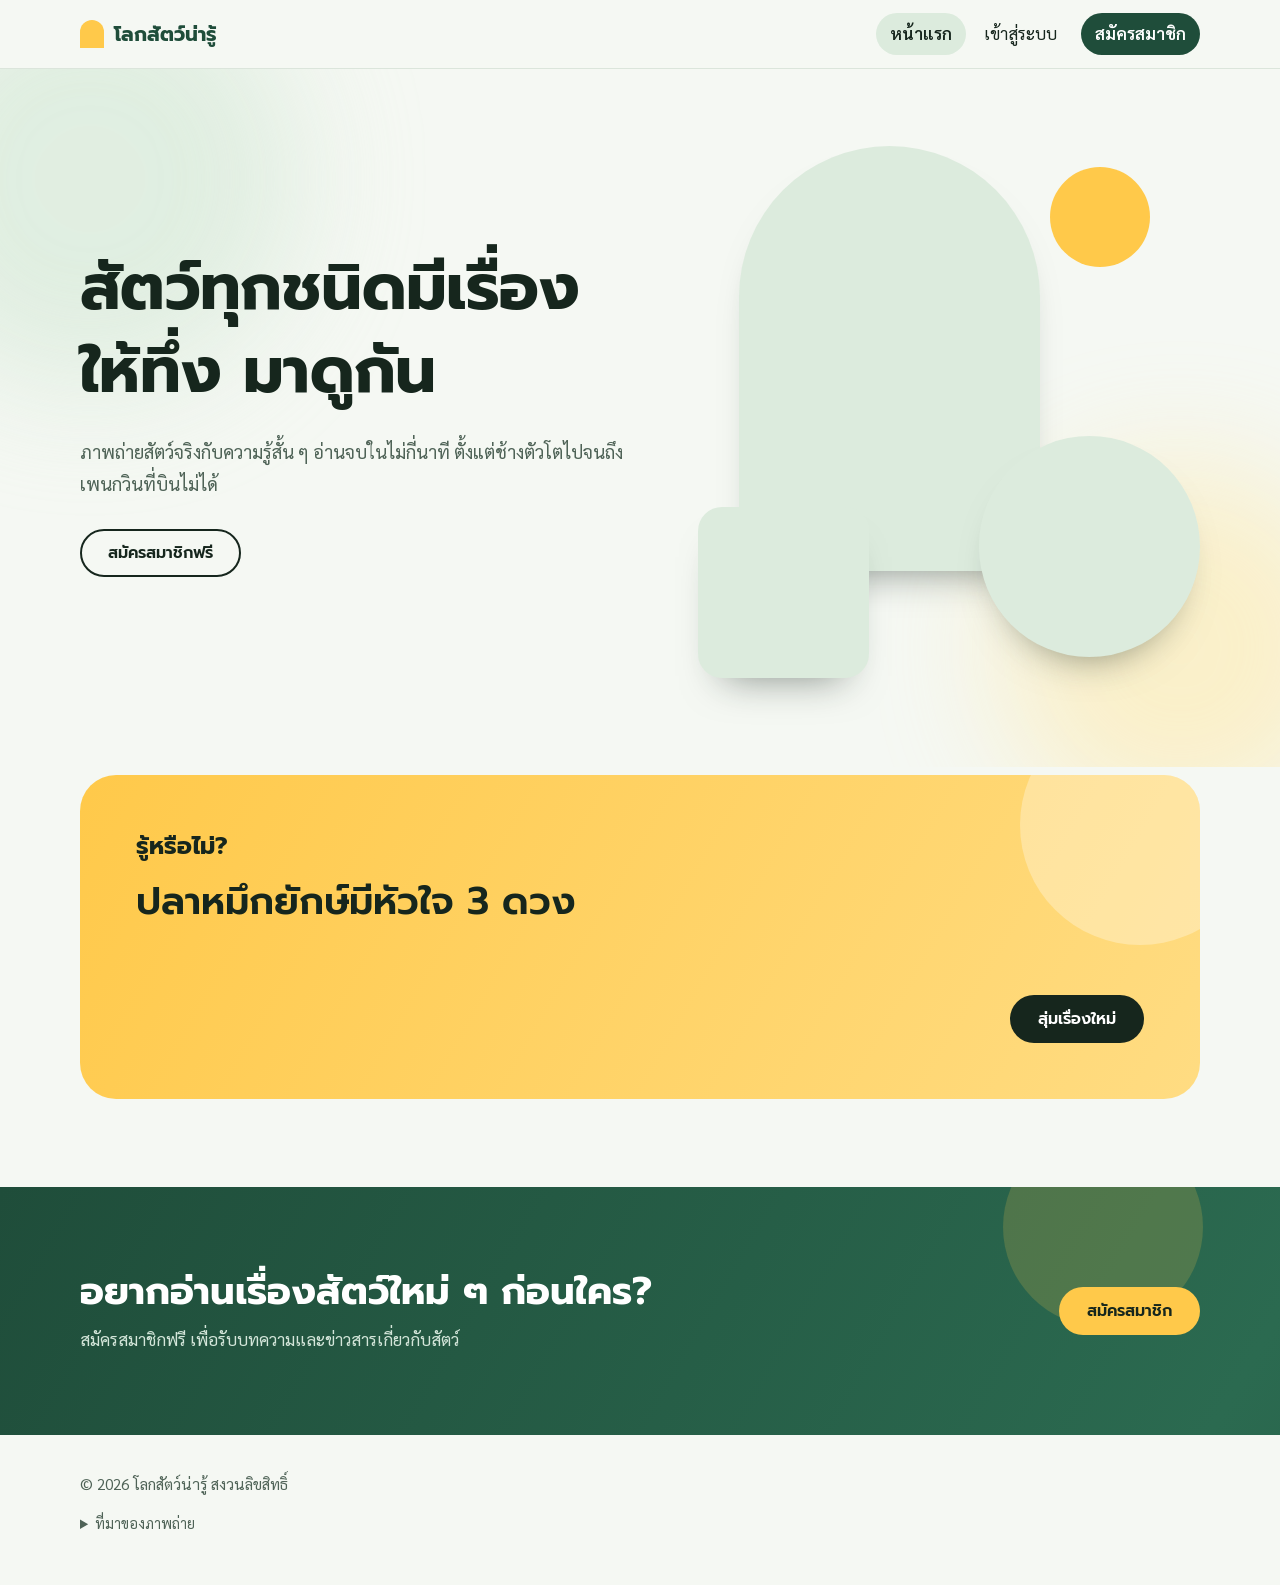
==== index.html @ 788b36ae "animation" ====
<!DOCTYPE html>
<html lang="th">
<head>
  <meta charset="UTF-8">
  <meta name="viewport" content="width=device-width, initial-scale=1">
  <title>โลกสัตว์น่ารู้ | เรียนรู้เรื่องสัตว์ต่าง ๆ</title>
  <meta name="description" content="เว็บความรู้เรื่องสัตว์ต่าง ๆ อ่านง่าย สนุก เหมาะกับทุกวัย">
  <link rel="preconnect" href="https://fonts.googleapis.com">
  <link rel="preconnect" href="https://fonts.gstatic.com" crossorigin>
  <link href="https://fonts.googleapis.com/css2?family=Prompt:wght@600;700&family=Sarabun:wght@400;600&display=swap" rel="stylesheet">
  <link rel="stylesheet" href="style.css">
  <link rel="stylesheet" href="motion.css">
</head>
<body>
  <a class="skip" href="#main">ข้ามไปเนื้อหา</a>

  <header class="site-header">
    <div class="wrap">
      <a class="brand" href="index.html"><span class="brand-mark" aria-hidden="true"></span>โลกสัตว์น่ารู้</a>
      <nav aria-label="เมนูหลัก">
        <ul class="nav">
          <li><a class="nav-home" href="index.html" aria-current="page">หน้าแรก</a></li>
          <li><a href="animals.html">สัตว์น่ารู้</a></li>
          <li><a class="nav-cta" href="register.html">สมัครสมาชิก</a></li>
        </ul>
      </nav>
    </div>
  </header>

  <main id="main">
    <section class="hero">
      <div class="wrap">
        <div>
          <h1>สัตว์ทุกชนิดมีเรื่องให้ทึ่ง มาดูกัน</h1>
          <p class="lead">ภาพถ่ายสัตว์จริงกับความรู้สั้น ๆ อ่านจบในไม่กี่นาที ตั้งแต่ช้างตัวโตไปจนถึงเพนกวินที่บินไม่ได้</p>
          <div class="hero-actions">
            <a class="btn btn-sun" href="animals.html" data-member-only>ดูสัตว์ทั้งหมด</a>
            <a class="btn btn-line" href="register.html" data-guest-only>สมัครสมาชิกฟรี</a>
          </div>
        </div>

        <div class="art">
          <span class="sun" aria-hidden="true"></span>
          <figure class="p-main">
            <img src="https://commons.wikimedia.org/wiki/Special:FilePath/Giant_Panda_2004-03-2.jpg?width=900"
                 data-fallback="assets/panda.svg" alt="ภาพถ่ายแพนด้ายักษ์" width="540" height="540">
          </figure>
          <figure class="p-round">
            <img src="https://commons.wikimedia.org/wiki/Special:FilePath/Vulpes_vulpes_ssp_fulvus.jpg?width=600"
                 data-fallback="assets/fox.svg" alt="ภาพถ่ายสุนัขจิ้งจอกแดง" width="400" height="400">
          </figure>
          <figure class="p-small">
            <img src="https://commons.wikimedia.org/wiki/Special:FilePath/Emperor_Penguin_Manchot_empereur.jpg?width=500"
                 data-fallback="assets/penguin.svg" alt="ภาพถ่ายเพนกวินจักรพรรดิ" width="300" height="300">
          </figure>
        </div>
      </div>
    </section>

    <section class="gallery" id="animals" data-member-only>
      <div class="wrap">
        <div class="section-head">
          <h2>สัตว์เด่นที่ควรรู้จัก</h2>
          <p>คัดมา 6 ชนิด ส่วนสัตว์ทั้งหมด 20 ชนิดดูได้ที่หน้าสัตว์น่ารู้</p>
        </div>

        <div class="animal-grid">
          <article class="animal" data-type="mammal" data-file="Elephantidae_Loxodonta_africana_4.2.jpg">
            <figure>
              <img loading="lazy" src="https://commons.wikimedia.org/wiki/Special:FilePath/Elephantidae_Loxodonta_africana_4.2.jpg?width=700"
                   data-fallback="assets/elephant.svg" alt="ภาพถ่ายช้างแอฟริกา" width="500" height="625">
            </figure>
            <h3>ช้าง</h3>
            <p class="kind">สัตว์เลี้ยงลูกด้วยนม</p>
            <p>ช้างแอฟริกาเป็นสัตว์บกที่ใหญ่ที่สุดในโลก งวงใช้ได้ทั้งหายใจ ดื่มน้ำ หยิบจับ และทักทายกัน ส่วนช้างไทยเป็นสัตว์ประจำชาติของไทย</p>
          </article>

          <article class="animal" data-type="bird" data-file="Emperor_Penguin_Manchot_empereur.jpg">
            <figure>
              <img loading="lazy" src="https://commons.wikimedia.org/wiki/Special:FilePath/Emperor_Penguin_Manchot_empereur.jpg?width=700"
                   data-fallback="assets/penguin.svg" alt="ภาพถ่ายเพนกวินจักรพรรดิ" width="500" height="625">
            </figure>
            <h3>เพนกวิน</h3>
            <p class="kind">นก</p>
            <p>บินไม่ได้ แต่ว่ายน้ำเก่งมาก ใช้ปีกพายน้ำเหมือนครีบ ส่วนใหญ่อาศัยอยู่ในซีกโลกใต้</p>
          </article>

          <article class="animal" data-type="bird" data-file="Barn_Owl,_Lancashire.jpg">
            <figure>
              <img loading="lazy" src="https://commons.wikimedia.org/wiki/Special:FilePath/Barn_Owl,_Lancashire.jpg?width=700"
                   data-fallback="assets/owl.svg" alt="ภาพถ่ายนกแสก" width="500" height="625">
            </figure>
            <h3>นกแสก</h3>
            <p class="kind">นก</p>
            <p>ลูกตาขยับไม่ได้ แต่หมุนหัวได้ไกลประมาณ 270 องศา และได้ยินเสียงเหยื่อได้แม่นแม้ในที่มืด</p>
          </article>

          <article class="animal" data-type="mammal" data-file="Vulpes_vulpes_ssp_fulvus.jpg">
            <figure>
              <img loading="lazy" src="https://commons.wikimedia.org/wiki/Special:FilePath/Vulpes_vulpes_ssp_fulvus.jpg?width=700"
                   data-fallback="assets/fox.svg" alt="ภาพถ่ายสุนัขจิ้งจอกแดง" width="500" height="625">
            </figure>
            <h3>สุนัขจิ้งจอกแดง</h3>
            <p class="kind">สัตว์เลี้ยงลูกด้วยนม</p>
            <p>หูไวมาก ได้ยินเสียงเหยื่อตัวเล็กที่เคลื่อนไหวอยู่ไกล ๆ และปรับตัวอยู่ได้ในหลายสภาพแวดล้อม</p>
          </article>

          <article class="animal" data-type="reptile" data-file="Green_Sea_Turtle_grazing_seagrass.jpg">
            <figure>
              <img loading="lazy" src="https://commons.wikimedia.org/wiki/Special:FilePath/Green_Sea_Turtle_grazing_seagrass.jpg?width=700"
                   data-fallback="assets/turtle.svg" alt="ภาพถ่ายเต่าทะเลกำลังกินหญ้าทะเล" width="500" height="625">
            </figure>
            <h3>เต่าทะเล</h3>
            <p class="kind">สัตว์เลื้อยคลาน</p>
            <p>กระดองเป็นส่วนหนึ่งของโครงกระดูก ติดอยู่กับซี่โครงและกระดูกสันหลัง จึงถอดออกไม่ได้เหมือนเสื้อ</p>
          </article>

          <article class="animal" data-type="mammal" data-file="Giant_Panda_2004-03-2.jpg">
            <figure>
              <img loading="lazy" src="https://commons.wikimedia.org/wiki/Special:FilePath/Giant_Panda_2004-03-2.jpg?width=700"
                   data-fallback="assets/panda.svg" alt="ภาพถ่ายแพนด้ายักษ์" width="500" height="625">
            </figure>
            <h3>แพนด้ายักษ์</h3>
            <p class="kind">สัตว์เลี้ยงลูกด้วยนม</p>
            <p>กินไผ่เป็นอาหารหลัก และใช้เวลากินหลายชั่วโมงต่อวัน พบตามธรรมชาติในประเทศจีน</p>
          </article>
        </div>
      </div>
    </section>

    <div class="wrap more" data-member-only>
      <a class="btn btn-moss" href="animals.html">ดูสัตว์ทั้งหมด 20 ชนิด</a>
    </div>

    <section class="facts">
      <div class="wrap">
        <div class="fact-panel">
          <div>
            <h2>รู้หรือไม่?</h2>
            <p class="fact-text" id="fact" aria-live="polite">ปลาหมึกยักษ์มีหัวใจ 3 ดวง</p>
          </div>
          <button class="btn btn-ink" type="button" id="next-fact">สุ่มเรื่องใหม่</button>
        </div>
      </div>
    </section>

    <section class="join" data-guest-only>
      <div class="wrap">
        <div>
          <h2>อยากอ่านเรื่องสัตว์ใหม่ ๆ ก่อนใคร?</h2>
          <p>สมัครสมาชิกฟรี เพื่อรับบทความและข่าวสารเกี่ยวกับสัตว์</p>
        </div>
        <a class="btn btn-sun" href="register.html">สมัครสมาชิก</a>
      </div>
    </section>
  </main>

  <footer class="site-footer">
    <div class="wrap">
      <p class="copy">© 2026 โลกสัตว์น่ารู้ สงวนลิขสิทธิ์</p>
      <details class="credits">
        <summary>ที่มาของภาพถ่าย</summary>
        <p>ภาพถ่ายทั้งหมดมาจาก Wikimedia Commons ดูชื่อผู้ถ่ายภาพและใบอนุญาตของแต่ละภาพได้ที่หน้าไฟล์ตามลิงก์ด้านล่าง</p>
        <ul>
          <li><a href="https://commons.wikimedia.org/wiki/File:Elephantidae_Loxodonta_africana_4.2.jpg" rel="noopener">ช้างแอฟริกา</a></li>
          <li><a href="https://commons.wikimedia.org/wiki/File:Emperor_Penguin_Manchot_empereur.jpg" rel="noopener">เพนกวินจักรพรรดิ</a></li>
          <li><a href="https://commons.wikimedia.org/wiki/File:Barn_Owl,_Lancashire.jpg" rel="noopener">นกแสก</a></li>
          <li><a href="https://commons.wikimedia.org/wiki/File:Vulpes_vulpes_ssp_fulvus.jpg" rel="noopener">สุนัขจิ้งจอกแดง</a></li>
          <li><a href="https://commons.wikimedia.org/wiki/File:Green_Sea_Turtle_grazing_seagrass.jpg" rel="noopener">เต่าทะเล</a></li>
          <li><a href="https://commons.wikimedia.org/wiki/File:Giant_Panda_2004-03-2.jpg" rel="noopener">แพนด้ายักษ์</a></li>
        </ul>
      </details>
    </div>
  </footer>

  <script src="member.js"></script>
  <script>
    // ถ้ารูปถ่ายโหลดไม่ได้ ให้ใช้ภาพวาดสำรองในโฟลเดอร์ assets แทน
    document.querySelectorAll("img[data-fallback]").forEach(function (img) {
      function useFallback() {
        if (img.dataset.used) return;
        img.dataset.used = "1";
        img.src = img.dataset.fallback;
      }
      img.addEventListener("error", useFallback);
      if (img.complete && img.naturalWidth === 0) useFallback();
    });

    // สุ่มเรื่องน่ารู้
    var facts = [
      "ปลาหมึกยักษ์มีหัวใจ 3 ดวง",
      "ยีราฟมีกระดูกคอ 7 ข้อ เท่ากับคนเรา เพียงแต่แต่ละข้อยาวกว่ามาก",
      "ฮัมมิงเบิร์ดเป็นนกที่บินถอยหลังได้",
      "นากทะเลนอนหลับโดยจับมือกันไว้ เพื่อไม่ให้ลอยห่างจากกัน",
      "วอมแบตขับถ่ายเป็นก้อนทรงลูกบาศก์",
      "โคอาลานอนวันละประมาณ 18 ถึง 22 ชั่วโมง"
    ];
    var factEl = document.getElementById("fact");
    var idx = 0;
    document.getElementById("next-fact").addEventListener("click", function () {
      var next;
      do { next = Math.floor(Math.random() * facts.length); } while (next === idx);
      idx = next;
      factEl.textContent = facts[idx];
    });
  </script>
  <script src="animal-detail.js"></script>
  <script src="motion.js"></script>
</body>
</html>
---- style.css ----
/* โลกสัตว์น่ารู้ — สไตล์ร่วมของทุกหน้า
   แนวคิด: หน้าต่างโค้ง (arch) เหมือนช่องส่องดูสัตว์ ใช้กับรูปถ่ายทุกใบ
   สี: เขียวมอสเป็นพื้นฐาน เหลืองแดดเป็นจุดเน้นเดียว */

:root {
  --paper: #f5f8f3;
  --white: #ffffff;
  --ink: #16261d;
  --muted: #4f6357;
  --moss: #2d6a4f;
  --moss-deep: #1f4d3a;
  --leaf: #dcebdd;
  --sun: #ffc94a;
  --sun-deep: #f5b216;
  --line: #dbe5db;
  --field: #a9bbaf;
  --error: #b42318;
  --ok: #1f6f43;
  --font-head: "Prompt", "Sarabun", system-ui, sans-serif;
  --font-body: "Sarabun", "Noto Sans Thai", system-ui, sans-serif;
}

*, *::before, *::after { box-sizing: border-box; }
html { scroll-behavior: smooth; }
body {
  margin: 0;
  font-family: var(--font-body);
  font-size: 1.0625rem;
  line-height: 1.75;
  color: var(--ink);
  background: var(--paper);
}
h1, h2, h3 { font-family: var(--font-head); line-height: 1.3; margin: 0; }
p { margin: 0; }
a { color: var(--moss-deep); }
img { max-width: 100%; }
:focus-visible { outline: 3px solid var(--moss); outline-offset: 3px; border-radius: 6px; }

.wrap { width: min(1120px, 100% - 40px); margin-inline: auto; }

.skip {
  position: absolute; left: -9999px; top: 8px; z-index: 30;
  background: var(--ink); color: #fff; padding: 8px 16px; border-radius: 8px;
}
.skip:focus { left: 8px; }

/* ---------- ส่วนหัว ---------- */
.site-header {
  position: sticky; top: 0; z-index: 10;
  background: rgba(245, 248, 243, .94);
  backdrop-filter: blur(8px);
  border-bottom: 1px solid var(--line);
}
.site-header .wrap {
  display: flex; align-items: center; justify-content: space-between;
  gap: 16px; min-height: 68px;
}
.brand {
  display: inline-flex; align-items: center; gap: 10px;
  font-family: var(--font-head); font-weight: 700; font-size: 1.25rem;
  color: var(--moss-deep); text-decoration: none;
}
.brand-mark {
  width: 24px; height: 28px; background: var(--sun);
  border-radius: 999px 999px 6px 6px;
}
.nav { display: flex; align-items: center; gap: 4px; list-style: none; margin: 0; padding: 0; }
.nav a {
  display: inline-block; padding: 6px 14px; border-radius: 999px;
  text-decoration: none; color: var(--ink);
}
.nav a:hover { background: var(--leaf); }
.nav a[aria-current="page"] { background: var(--leaf); font-weight: 600; }
.nav a.nav-cta { background: var(--moss-deep); color: #fff; font-weight: 600; margin-left: 6px; }
.nav a.nav-cta:hover { background: var(--moss); }

/* ---------- ปุ่ม ---------- */
.btn {
  display: inline-flex; align-items: center; justify-content: center;
  min-height: 48px; padding: 0 26px; border-radius: 999px;
  border: 2px solid transparent; cursor: pointer; text-decoration: none;
  font-family: var(--font-head); font-weight: 600; font-size: 1rem; line-height: 1;
  transition: background-color .15s, color .15s, border-color .15s;
}
.btn:disabled { opacity: .6; cursor: not-allowed; }
.btn-sun { background: var(--sun); color: var(--ink); }
.btn-sun:hover { background: var(--sun-deep); }
.btn-line { border-color: var(--ink); color: var(--ink); background: transparent; }
.btn-line:hover { background: var(--ink); color: #fff; }
.btn-ink { background: var(--ink); color: #fff; }
.btn-ink:hover { background: var(--moss-deep); }
.btn-moss { background: var(--moss-deep); color: #fff; }
.btn-moss:hover { background: var(--moss); }

/* ---------- หน้าแรก: ส่วนเปิด ---------- */
.hero { padding: clamp(32px, 6vw, 80px) 0 clamp(48px, 7vw, 96px); }
.hero .wrap {
  display: grid; grid-template-columns: 1.05fr .95fr;
  gap: clamp(28px, 5vw, 64px); align-items: center;
}
.hero h1 { font-size: clamp(2.3rem, 5.4vw, 4rem); font-weight: 700; letter-spacing: -.01em; }
.hero .lead { max-width: 32em; color: var(--muted); font-size: 1.15rem; margin: 22px 0 30px; }
.hero-actions { display: flex; flex-wrap: wrap; gap: 12px; }

.art { position: relative; aspect-ratio: 1 / 1.06; }
.art figure { position: absolute; margin: 0; overflow: hidden; background: var(--leaf);
  animation: reveal .8s ease-out both; }
.art img { width: 100%; height: 100%; object-fit: cover; display: block; }
.art .sun { position: absolute; right: 10%; top: 4%; width: 20%; aspect-ratio: 1;
  border-radius: 50%; background: var(--sun); animation: reveal .8s ease-out both; }
.art .p-main { left: 8%; top: 0; width: 60%; height: 80%; border-radius: 999px 999px 28px 28px; }
.art .p-round { right: 0; bottom: 4%; width: 44%; aspect-ratio: 1; border-radius: 50%; animation-delay: .15s; }
.art .p-small { left: 0; bottom: 0; width: 34%; aspect-ratio: 1; border-radius: 24px; animation-delay: .3s; }
@keyframes reveal { from { opacity: 0; transform: scale(.94); } to { opacity: 1; transform: scale(1); } }

/* ---------- หน้าแรก: แกลเลอรีสัตว์ ---------- */
.gallery { padding: clamp(40px, 6vw, 80px) 0; scroll-margin-top: 68px; }
.section-head { max-width: 40em; }
.section-head h2 { font-size: clamp(1.8rem, 3.6vw, 2.6rem); }
.section-head p { color: var(--muted); margin-top: 10px; }

.chips { display: flex; flex-wrap: wrap; gap: 8px; margin-top: 24px; }
.chip {
  min-height: 44px; padding: 0 20px; border-radius: 999px; cursor: pointer;
  border: 1.5px solid var(--field); background: var(--white); color: var(--ink);
  font-family: var(--font-body); font-size: 1rem;
  transition: background-color .15s, color .15s;
}
.chip:hover { background: var(--leaf); }
.chip[aria-pressed="true"] { background: var(--moss-deep); border-color: var(--moss-deep); color: #fff; }

.animal-grid {
  display: grid; grid-template-columns: repeat(auto-fill, minmax(250px, 1fr));
  gap: 44px 28px; margin-top: 36px;
}
.animal[hidden] { display: none; }
.animal figure {
  margin: 0; aspect-ratio: 4 / 5; overflow: hidden; background: var(--leaf);
  border-radius: 999px 999px 24px 24px;
}
.animal img { width: 100%; height: 100%; object-fit: cover; display: block; }
.animal h3 { font-size: 1.35rem; margin: 18px 0 2px; }
.animal .kind { color: var(--muted); font-size: .95rem; margin-bottom: 8px; }

/* ---------- เรื่องน่ารู้ (ปุ่มสุ่ม) ---------- */
.facts { padding: 8px 0 clamp(48px, 7vw, 88px); }
.fact-panel {
  background: var(--sun); border-radius: 36px;
  padding: clamp(28px, 5vw, 56px);
  display: grid; grid-template-columns: 1fr auto; gap: 28px; align-items: end;
}
.fact-panel h2 { font-size: clamp(1.2rem, 2.4vw, 1.5rem); }
.fact-text {
  font-family: var(--font-head); font-weight: 600;
  font-size: clamp(1.5rem, 3.6vw, 2.4rem); line-height: 1.45;
  margin-top: 12px; max-width: 22em; min-height: 4.4em;
}

/* ---------- ชวนสมัคร ---------- */
.join { background: var(--moss-deep); color: #fff; padding: clamp(48px, 7vw, 80px) 0; }
.join .wrap { display: flex; flex-wrap: wrap; align-items: center; justify-content: space-between; gap: 24px; }
.join h2 { font-size: clamp(1.6rem, 3.4vw, 2.4rem); max-width: 18em; }
.join p { margin-top: 8px; color: #d4e6da; }

/* ---------- ท้ายหน้า ---------- */
.site-footer { padding: 36px 0 48px; color: var(--muted); font-size: .95rem; }
.site-footer .copy { margin-bottom: 14px; }
.credits { font-size: .9rem; line-height: 1.8; }
.credits summary { cursor: pointer; width: fit-content; }
.credits ul { margin: 8px 0 0; padding-left: 20px; }
.credits a { color: var(--moss-deep); }

/* ---------- หน้าสมัครสมาชิก ---------- */
.reg { padding: clamp(32px, 6vw, 72px) 0 clamp(48px, 7vw, 96px); }
.reg .wrap {
  display: grid; grid-template-columns: .85fr 1.15fr;
  gap: clamp(28px, 6vw, 80px); align-items: start;
}
.reg-side h1 { font-size: clamp(2rem, 4.2vw, 3rem); font-weight: 700; }
.reg-side .lead { color: var(--muted); margin: 14px 0 28px; }
.reg-side figure {
  margin: 0; max-width: 340px; aspect-ratio: 4 / 5; overflow: hidden;
  border-radius: 999px 999px 28px 28px; background: var(--leaf);
}
.reg-side img { width: 100%; height: 100%; object-fit: cover; display: block; }
.perks { list-style: none; margin: 28px 0 0; padding: 0; display: grid; gap: 10px; }
.perks li { position: relative; padding-left: 28px; }
.perks li::before {
  content: ""; position: absolute; left: 0; top: .62em;
  width: 12px; height: 12px; border-radius: 50%; background: var(--sun);
}

.form-card {
  background: var(--white); border: 1px solid var(--line);
  border-radius: 28px; padding: clamp(24px, 4vw, 44px);
}
.form-card h2 { font-size: 1.5rem; margin-bottom: 4px; }
.form-card .sub { color: var(--muted); margin-bottom: 8px; }
.field { margin-top: 18px; }
.field label, .field .label { display: block; font-weight: 600; margin-bottom: 6px; }
.opt { font-weight: 400; color: var(--muted); }
.field input[type=text], .field input[type=email], .field input[type=tel],
.field input[type=date], .field input[type=password], .field select {
  width: 100%; min-height: 50px; padding: 0 14px;
  font-family: inherit; font-size: 1rem; color: var(--ink);
  background: var(--white); border: 1.5px solid var(--field); border-radius: 12px;
}
.field input:focus, .field select:focus { border-color: var(--moss); outline: 3px solid rgba(45, 106, 79, .25); outline-offset: 0; }
.field input[aria-invalid="true"] { border-color: var(--error); }
.err { min-height: 1.4em; margin-top: 4px; color: var(--error); font-size: .95rem; }
.hp { position: absolute; left: -9999px; height: 0; overflow: hidden; }

.consent { display: flex; gap: 12px; align-items: flex-start; margin-top: 20px; }
.consent input { width: 22px; height: 22px; margin-top: 4px; accent-color: var(--moss-deep); flex: none; }
.consent span { font-size: .95rem; color: var(--muted); }

.form-card .btn { width: 100%; margin-top: 22px; }
.banner { display: none; margin-top: 16px; padding: 12px 16px; border-radius: 12px; background: #fdeceb; color: var(--error); }
.banner.show { display: block; }

.done { text-align: center; padding: 12px 0; }
.done[hidden] { display: none; }
.done .badge { display: inline-block; width: 64px; height: 72px; background: var(--sun); border-radius: 999px 999px 14px 14px; margin-bottom: 16px; }
.done h2 { font-size: 1.7rem; }
.done .member-id {
  display: inline-block; margin: 16px 0; padding: 6px 20px; border-radius: 999px;
  background: var(--leaf); font-family: var(--font-head); font-weight: 600; font-size: 1.3rem;
}
.done .btn { width: auto; margin-top: 12px; }

/* ---------- หน้าสัตว์น่ารู้ ---------- */
.page-title { font-size: clamp(2rem, 4.4vw, 3.2rem); font-weight: 700; }
.sr-only {
  position: absolute; width: 1px; height: 1px; margin: -1px; padding: 0;
  overflow: hidden; clip: rect(0, 0, 0, 0); white-space: nowrap; border: 0;
}
.toolbar { margin-top: 24px; display: grid; gap: 14px; }
.search input {
  width: 100%; max-width: 420px; min-height: 50px; padding: 0 16px;
  font-family: inherit; font-size: 1rem; color: var(--ink);
  background: var(--white); border: 1.5px solid var(--field); border-radius: 999px;
}
.search input:focus { border-color: var(--moss); outline: 3px solid rgba(45, 106, 79, .25); outline-offset: 0; }
.toolbar .chips { margin-top: 0; }
.count { margin-top: 20px; color: var(--muted); }
.animal-grid { margin-top: 24px; }
.empty { margin-top: 32px; padding: 28px; background: var(--leaf); border-radius: 24px; max-width: 520px; }
.empty p { margin-bottom: 16px; }
.more { text-align: center; padding-bottom: clamp(40px, 6vw, 72px); }

/* ---------- เมนูสมาชิก ---------- */
[hidden] { display: none !important; }

.member { padding: clamp(32px, 6vw, 72px) 0 clamp(48px, 7vw, 96px); }
.member h1 { font-size: clamp(2rem, 4.4vw, 3.2rem); font-weight: 700; }
.member .notice { color: var(--muted); margin: 14px 0 24px; max-width: 32em; }
.member-id {
  display: inline-block; margin-top: 12px; padding: 4px 18px; border-radius: 999px;
  background: var(--leaf); font-family: var(--font-head); font-weight: 600;
}
.menu-list {
  list-style: none; margin: 36px 0 0; padding: 0;
  display: grid; grid-template-columns: repeat(2, 1fr); gap: 0 48px;
}
.menu-item a {
  display: grid; grid-template-columns: auto 1fr; gap: 20px; align-items: center;
  padding: 24px 0; border-top: 1.5px solid var(--line);
  text-decoration: none; color: var(--ink);
}
.menu-item a:hover .menu-title { text-decoration: underline; text-underline-offset: 4px; }
.menu-dot { width: 48px; height: 56px; background: var(--sun); border-radius: 999px 999px 10px 10px; }
.menu-title { display: block; font-family: var(--font-head); font-weight: 600; font-size: 1.3rem; line-height: 1.4; }
.menu-desc { display: block; color: var(--muted); }

.daily { margin-top: 40px; background: var(--leaf); border-radius: 28px; padding: clamp(24px, 4vw, 44px); scroll-margin-top: 84px; }
.daily h2 { font-size: 1.2rem; }
.daily .text {
  font-family: var(--font-head); font-weight: 600; line-height: 1.5;
  font-size: clamp(1.3rem, 3vw, 1.9rem); margin-top: 10px; max-width: 26em;
}
.switch { margin-top: 28px; color: var(--muted); }
.link-quiet {
  background: none; border: 0; padding: 0; font: inherit; cursor: pointer;
  color: var(--moss-deep); text-decoration: underline; text-underline-offset: 3px;
}

/* ---------- แบบทดสอบ ---------- */
.quiz { padding: clamp(32px, 6vw, 72px) 0 clamp(48px, 7vw, 96px); }
.quiz .wrap { max-width: 720px; }
.quiz-title { font-size: clamp(2rem, 4.4vw, 3rem); font-weight: 700; margin-bottom: 20px; }
.q-progress { color: var(--muted); }
.q-set { border: 0; padding: 0; margin: 8px 0 0; min-width: 0; }
.q-text { font-family: var(--font-head); font-weight: 600; font-size: clamp(1.4rem, 3vw, 1.9rem); line-height: 1.45; padding: 0; }
.q-options { display: grid; gap: 10px; margin-top: 18px; }
.q-option label {
  display: flex; gap: 12px; align-items: center; min-height: 54px; padding: 10px 18px;
  border: 1.5px solid var(--field); border-radius: 14px; background: var(--white); cursor: pointer;
}
.q-option input { width: 20px; height: 20px; accent-color: var(--moss-deep); flex: none; }
.q-option.correct label { border-color: var(--ok); background: #e7f4ec; }
.q-option.wrong label { border-color: var(--error); background: #fdeceb; }
.q-feedback { margin-top: 16px; min-height: 1.8em; font-weight: 600; }
.q-actions { display: flex; flex-wrap: wrap; gap: 12px; margin-top: 20px; }
.score { font-family: var(--font-head); font-weight: 700; font-size: clamp(2.8rem, 8vw, 4.5rem); line-height: 1.2; margin: 4px 0 8px; }

@media (max-width: 720px) {
  .menu-list { grid-template-columns: 1fr; }
}

/* ---------- มือถือ ---------- */
@media (max-width: 820px) {
  .hero .wrap, .reg .wrap { grid-template-columns: 1fr; }
  .art { max-width: 460px; }
  .fact-panel { grid-template-columns: 1fr; }
  .fact-text { min-height: 6em; }
  .reg-side figure { max-width: 260px; }
}
@media (max-width: 560px) {
  .nav .nav-home { display: none; }
  .nav a { padding: 6px 10px; font-size: .95rem; }
  .brand { font-size: 1.1rem; }
  .hero-actions .btn { flex: 1 1 100%; }
}

@media (prefers-reduced-motion: reduce) {
  html { scroll-behavior: auto; }
  .art figure, .art .sun { animation: none; }
  .btn, .chip { transition: none; }
}
---- motion.css ----
/* โลกสัตว์น่ารู้ — ชั้นแอนิเมชันและความสวยงามเพิ่มเติม
   โหลดต่อจาก style.css ถ้าไม่ต้องการแอนิเมชัน ให้ลบลิงก์ motion.css และ motion.js ออกจากหน้า HTML ได้เลย
   ผู้ใช้ที่เปิด "ลดการเคลื่อนไหว" ในระบบ จะไม่เห็นแอนิเมชัน (ดูท้ายไฟล์) */

:root { --ease: cubic-bezier(.22, 1, .36, 1); }

/* ---------- ทั่วไป ---------- */
body { animation: pageIn .6s ease-out both; }
@keyframes pageIn { from { opacity: 0; } to { opacity: 1; } }
@keyframes rise { from { opacity: 0; transform: translateY(26px); } to { opacity: 1; transform: none; } }
@keyframes wiggle { 0%, 100% { transform: rotate(0); } 25% { transform: rotate(-10deg) scale(1.08); } 75% { transform: rotate(10deg) scale(1.08); } }
@keyframes shake { 0%, 100% { transform: translateX(0); } 20% { transform: translateX(-7px); } 40% { transform: translateX(6px); } 60% { transform: translateX(-4px); } 80% { transform: translateX(3px); } }
@keyframes drift { to { transform: translate(60px, 40px) scale(1.15); } }
@keyframes gradMove { 0%, 100% { background-position: 0% 50%; } 50% { background-position: 100% 50%; } }
@keyframes shimmer { from { background-position: 200% 0; } to { background-position: -200% 0; } }

/* แถบความคืบหน้าการเลื่อนหน้า */
.scroll-progress {
  position: fixed; top: 0; left: 0; width: 100%; height: 4px; z-index: 40;
  transform-origin: 0 50%; transform: scaleX(0); pointer-events: none;
  background: linear-gradient(90deg, var(--moss), var(--sun));
}

/* ปรากฏเมื่อเลื่อนมาถึง (JS เป็นคนเติมคลาส will-reveal และ in) */
.will-reveal {
  opacity: 0; transform: translateY(32px);
  transition: opacity .7s var(--ease) var(--d, 0s), transform .7s var(--ease) var(--d, 0s);
}
.will-reveal.in { opacity: 1; transform: none; }

/* ---------- ส่วนหัว ---------- */
.site-header { transition: box-shadow .3s, background-color .3s; }
.site-header .wrap { transition: min-height .3s var(--ease); }
.site-header.scrolled { box-shadow: 0 10px 26px -14px rgba(22, 38, 29, .35); background: rgba(245, 248, 243, .98); }
.site-header.scrolled .wrap { min-height: 58px; }
.brand:hover .brand-mark { animation: wiggle .6s; }
.nav a { transition: background-color .2s, color .2s, transform .25s var(--ease), box-shadow .25s; }
.nav a:hover { transform: translateY(-2px); }
.nav a.nav-cta:hover { box-shadow: 0 8px 18px -8px rgba(31, 77, 58, .7); }

/* ---------- ปุ่ม ---------- */
.btn {
  position: relative; overflow: hidden;
  transition: background-color .15s, color .15s, border-color .15s, transform .25s var(--ease), box-shadow .25s;
}
.btn:hover:not(:disabled) { transform: translateY(-3px); box-shadow: 0 12px 22px -12px rgba(22, 38, 29, .55); }
.btn:active:not(:disabled) { transform: translateY(0) scale(.97); box-shadow: none; }
.btn::after {
  content: ""; position: absolute; inset: 0; pointer-events: none;
  background: linear-gradient(110deg, transparent 30%, rgba(255, 255, 255, .45) 50%, transparent 70%);
  transform: translateX(-120%);
}
.btn:hover:not(:disabled)::after { transform: translateX(120%); transition: transform .7s var(--ease); }
.ripple {
  position: absolute; border-radius: 50%; pointer-events: none;
  background: rgba(255, 255, 255, .5); transform: scale(0);
  animation: ripple .6s ease-out forwards;
}
.btn-line .ripple { background: rgba(45, 106, 79, .25); }
@keyframes ripple { to { transform: scale(2.6); opacity: 0; } }

/* ---------- หน้าแรก: ส่วนเปิด ---------- */
.hero { position: relative; overflow: hidden; }
.hero::before, .hero::after {
  content: ""; position: absolute; border-radius: 50%; filter: blur(60px);
  opacity: .55; z-index: 0; pointer-events: none;
}
.hero::before { width: 420px; height: 420px; background: #cfe6d2; left: -120px; top: -100px; animation: drift 16s ease-in-out infinite alternate; }
.hero::after { width: 360px; height: 360px; background: #ffe9a8; right: -80px; bottom: -60px; animation: drift 20s ease-in-out infinite alternate-reverse; }
.hero .wrap { position: relative; z-index: 1; }

.hero h1, .hero .lead, .hero-actions { animation: rise .8s var(--ease) both; }
.hero .lead { animation-delay: .12s; }
.hero-actions { animation-delay: .24s; }

/* ภาพในส่วนเปิด: ลอยเบา ๆ และขยับตามเมาส์ (translate แยกจาก transform) */
@keyframes float { 50% { transform: translateY(-12px); } }
@keyframes sunPulse { 50% { transform: scale(1.1); box-shadow: 0 0 0 18px rgba(255, 201, 74, .25); } }
.art .p-main  { --depth: 10;  animation: reveal .8s ease-out both, float 7s ease-in-out 1s infinite; }
.art .p-round { --depth: -18; animation: reveal .8s ease-out .15s both, float 6s ease-in-out 1.2s infinite reverse; }
.art .p-small { --depth: 22;  animation: reveal .8s ease-out .3s both, float 8s ease-in-out 1.4s infinite; }
.art .sun     { --depth: -26; animation: reveal .8s ease-out both, sunPulse 5s ease-in-out 1s infinite; }
.art figure, .art .sun {
  translate: calc(var(--mx, 0) * var(--depth, 0) * 1px) calc(var(--my, 0) * var(--depth, 0) * 1px);
  transition: translate .5s ease-out;
}
.art figure { box-shadow: 0 24px 40px -26px rgba(22, 38, 29, .55); }

/* ---------- การ์ดสัตว์ ---------- */
.animal figure {
  position: relative;
  background: linear-gradient(100deg, var(--leaf) 30%, #eef6ee 50%, var(--leaf) 70%);
  background-size: 200% 100%; animation: shimmer 1.6s linear infinite;
  transition: transform .25s ease-out, translate .5s var(--ease), box-shadow .5s var(--ease);
  will-change: transform;
}
.animal figure.is-loaded { animation: none; background: var(--leaf); }
.animal:hover figure { translate: 0 -8px; box-shadow: 0 26px 34px -22px rgba(22, 38, 29, .55); }
.animal img { transition: transform .9s var(--ease), opacity .6s ease; }
.animal:hover img { transform: scale(1.08); }
.animal h3 { transition: color .2s; }
.animal:hover h3 { color: var(--moss); }
.animal.pop { animation: cardPop .5s var(--ease) backwards; animation-delay: var(--pd, 0s); }
@keyframes cardPop { from { opacity: 0; transform: translateY(18px) scale(.96); } }

.img-fade { opacity: 0; }
.img-fade.loaded { opacity: 1; }

/* ---------- หน้าสัตว์น่ารู้: ค้นหาและกรอง ---------- */
.chip { transition: background-color .15s, color .15s, transform .2s var(--ease), box-shadow .2s; }
.chip:hover { transform: translateY(-2px); box-shadow: 0 8px 14px -10px rgba(22, 38, 29, .5); }
.chip:active { transform: scale(.95); }
.chip[aria-pressed="true"] { animation: chipPop .4s var(--ease); }
@keyframes chipPop { 40% { transform: scale(1.1); } }
.search input { transition: border-color .2s, box-shadow .2s, max-width .4s var(--ease); }
.search input:focus { max-width: 540px; box-shadow: 0 10px 22px -14px rgba(45, 106, 79, .6); }

/* ---------- รู้หรือไม่ ---------- */
.fact-panel {
  position: relative; overflow: hidden;
  background: linear-gradient(120deg, #ffc94a, #ffdc82, #ffc94a); background-size: 200% 200%;
  animation: gradMove 10s ease-in-out infinite;
}
.fact-panel::before {
  content: ""; position: absolute; right: -60px; top: -70px; width: 240px; height: 240px;
  border-radius: 50%; background: rgba(255, 255, 255, .3); pointer-events: none;
  animation: drift 12s ease-in-out infinite alternate;
}
.fact-panel > * { position: relative; }
.fact-text.swap { animation: rise .5s var(--ease); }
.daily .text { animation: rise .7s var(--ease) both; }

/* ---------- ชวนสมัคร ---------- */
.join {
  position: relative; overflow: hidden;
  background: linear-gradient(120deg, var(--moss-deep), #2b6a50, var(--moss-deep)); background-size: 200% 100%;
  animation: gradMove 14s ease-in-out infinite;
}
.join::after {
  content: ""; position: absolute; right: 6%; top: -60px; width: 200px; height: 200px; border-radius: 50%;
  background: rgba(255, 201, 74, .18); pointer-events: none; animation: drift 14s ease-in-out infinite alternate;
}
.join .wrap { position: relative; z-index: 1; }

/* ---------- ฟอร์ม (สมัคร / เข้าสู่ระบบ / เปลี่ยนรหัส) ---------- */
.form-card { transition: box-shadow .4s var(--ease); }
.form-card:hover { box-shadow: 0 30px 50px -34px rgba(22, 38, 29, .45); }
.field label { transition: color .2s; }
.field:focus-within label { color: var(--moss); }
.field input, .field select { transition: border-color .2s, box-shadow .2s, transform .2s var(--ease); }
.field input:focus, .field select:focus { transform: translateY(-1px); box-shadow: 0 10px 20px -14px rgba(45, 106, 79, .7); }
.field input[aria-invalid="true"] { animation: shake .4s; }
.banner.show { animation: rise .35s var(--ease); }
.consent { cursor: pointer; }

.done .badge { animation: badgePop .8s cubic-bezier(.34, 1.56, .64, 1) both; }
.done > *:not(.badge) { animation: rise .6s var(--ease) both; }
.done > h2 { animation-delay: .15s; }
.done > p:nth-of-type(1) { animation-delay: .22s; }
.done > .member-id { animation-delay: .3s; }
.done > p:nth-of-type(3) { animation-delay: .38s; }
.done > .btn { animation-delay: .46s; }
@keyframes badgePop { from { opacity: 0; transform: scale(.3) rotate(-20deg); } to { opacity: 1; transform: none; } }

.perks li::before { animation: sunPulse 4s ease-in-out infinite; }

/* ---------- เมนูสมาชิก ---------- */
.member-head h1, #guest h1 { animation: rise .7s var(--ease) both; }
.member-head .member-id { animation: badgePop .8s cubic-bezier(.34, 1.56, .64, 1) .2s both; }
.menu-item a { transition: padding-left .35s var(--ease), background .35s; border-radius: 0 16px 16px 0; }
.menu-item a:hover { padding-left: 14px; background: linear-gradient(90deg, var(--leaf), transparent); }
.menu-item a:hover .menu-dot { animation: wiggle .6s; }
.daily { position: relative; overflow: hidden; }
.daily::after {
  content: ""; position: absolute; right: -40px; bottom: -50px; width: 180px; height: 180px; border-radius: 50%;
  background: rgba(255, 201, 74, .35); pointer-events: none;
}
.daily > * { position: relative; z-index: 1; }

/* ---------- แบบทดสอบ ---------- */
.q-bar { height: 8px; margin: 8px 0 6px; background: var(--leaf); border-radius: 999px; overflow: hidden; }
.q-bar span { display: block; height: 100%; border-radius: inherit; background: linear-gradient(90deg, var(--moss), var(--sun)); transition: width .7s var(--ease); }
#quiz-box > p { animation: rise .5s var(--ease) both; }
.q-text { animation: rise .5s var(--ease) .05s both; }
.q-option { animation: rise .5s var(--ease) both; }
.q-option:nth-child(1) { animation-delay: .1s; }
.q-option:nth-child(2) { animation-delay: .17s; }
.q-option:nth-child(3) { animation-delay: .24s; }
.q-option:nth-child(4) { animation-delay: .31s; }
.q-actions { animation: rise .5s var(--ease) .38s both; }
.q-option label { transition: transform .25s var(--ease), border-color .2s, background-color .2s, box-shadow .25s; }
.q-option label:hover { transform: translateX(6px); border-color: var(--moss); box-shadow: 0 10px 18px -14px rgba(22, 38, 29, .6); }
.q-option:has(input:checked) label { border-color: var(--moss-deep); background: var(--leaf); }
.q-option.correct label { animation: correctPop .55s var(--ease); }
.q-option.wrong label { animation: shake .45s; }
@keyframes correctPop { 40% { transform: scale(1.04); box-shadow: 0 0 0 6px rgba(31, 111, 67, .2); } }
.score { animation: badgePop .9s cubic-bezier(.34, 1.56, .64, 1) both; }

/* ---------- confetti ---------- */
.confetti { position: fixed; width: 8px; height: 12px; border-radius: 2px; z-index: 60; pointer-events: none; }

/* ---------- ลดการเคลื่อนไหวตามการตั้งค่าของระบบ ---------- */
@media (prefers-reduced-motion: reduce) {
  *, *::before, *::after {
    animation-duration: .01ms !important; animation-iteration-count: 1 !important;
    animation-delay: 0s !important; transition-duration: .01ms !important; transition-delay: 0s !important;
  }
  .will-reveal { opacity: 1; transform: none; }
  .img-fade { opacity: 1; }
}
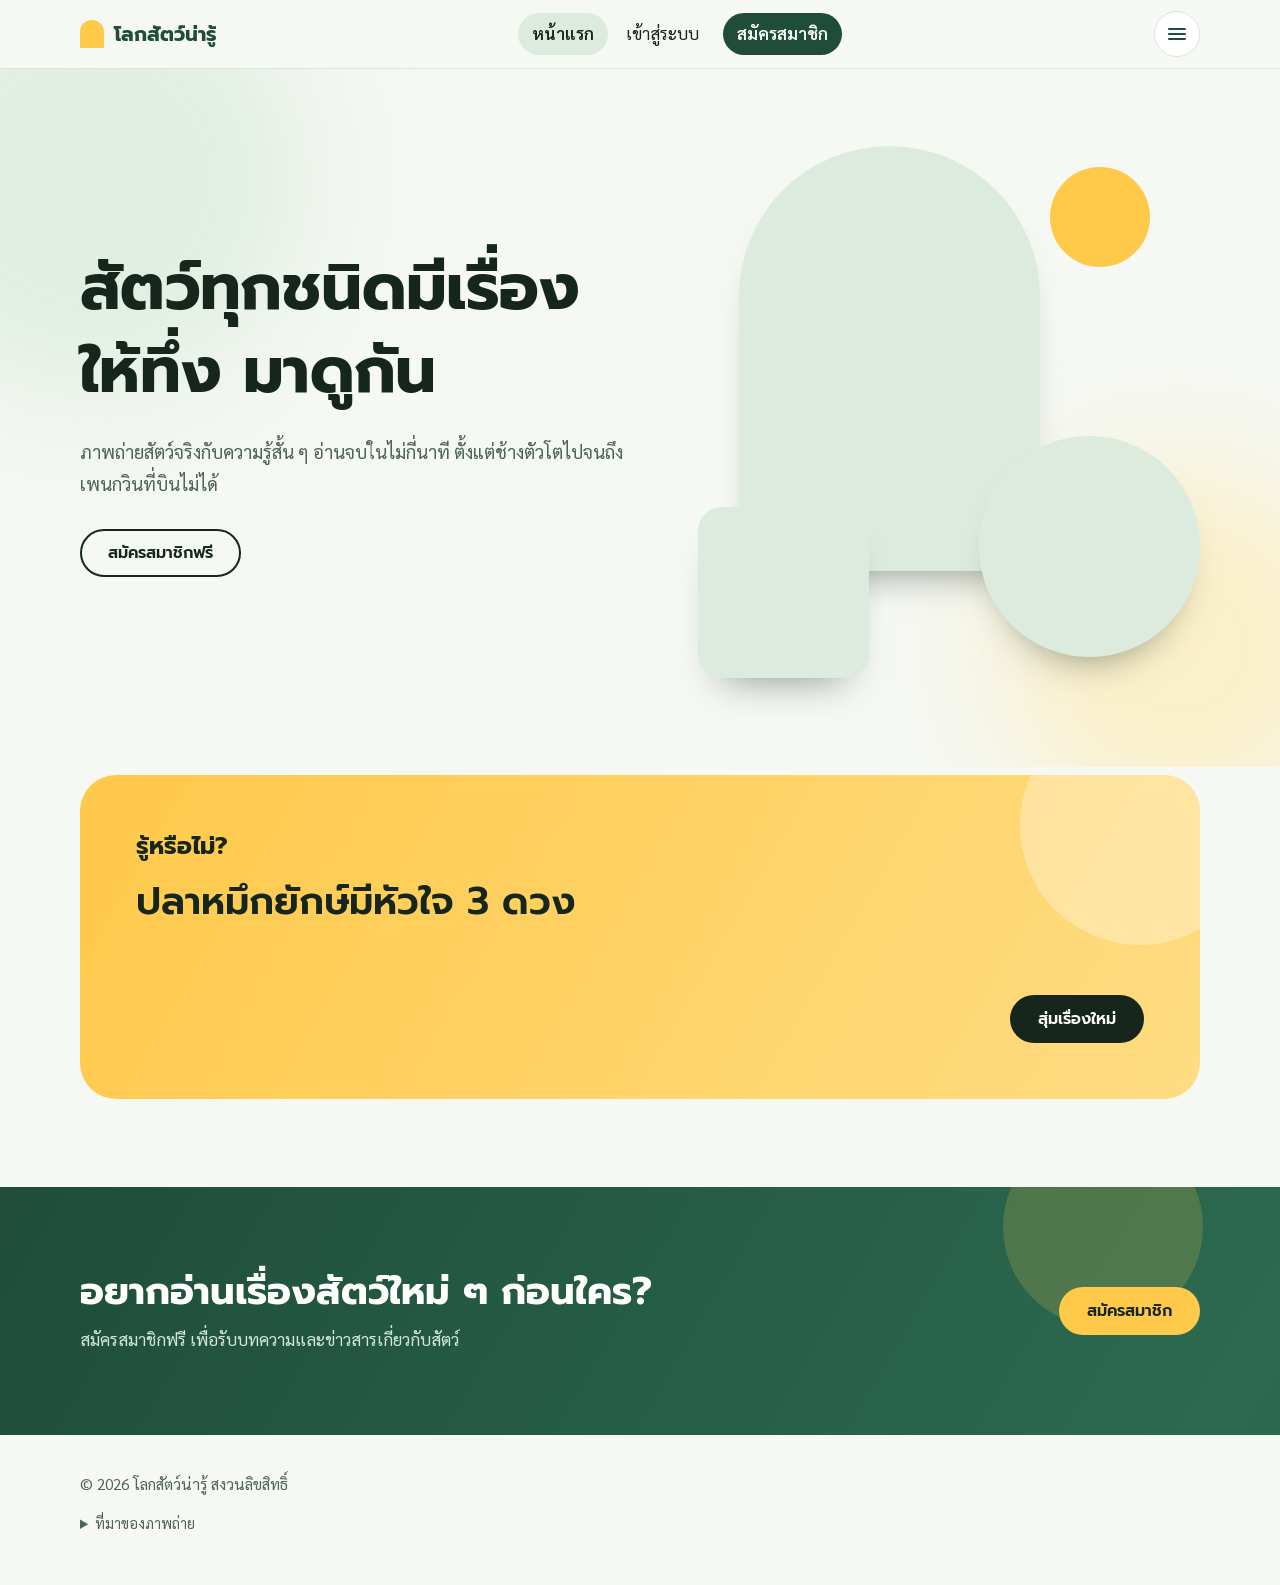
==== commit 9f2f0ddd: "sidebar" ====
--- a/index.html
+++ b/index.html
@@ -10,6 +10,7 @@
   <link href="https://fonts.googleapis.com/css2?family=Prompt:wght@600;700&family=Sarabun:wght@400;600&display=swap" rel="stylesheet">
   <link rel="stylesheet" href="style.css">
   <link rel="stylesheet" href="motion.css">
+  <link rel="stylesheet" href="sidebar.css">
 </head>
 <body>
   <a class="skip" href="#main">ข้ามไปเนื้อหา</a>
@@ -61,7 +62,7 @@
       <div class="wrap">
         <div class="section-head">
           <h2>สัตว์เด่นที่ควรรู้จัก</h2>
-          <p>คัดมา 6 ชนิด ส่วนสัตว์ทั้งหมด 20 ชนิดดูได้ที่หน้าสัตว์น่ารู้</p>
+          <p>คัดมา 6 ชนิด ส่วนสัตว์ทั้งหมด 335 ชนิดดูได้ที่หน้าสัตว์น่ารู้</p>
         </div>
 
         <div class="animal-grid">
@@ -129,7 +130,7 @@
     </section>
 
     <div class="wrap more" data-member-only>
-      <a class="btn btn-moss" href="animals.html">ดูสัตว์ทั้งหมด 20 ชนิด</a>
+      <a class="btn btn-moss" href="animals.html">ดูสัตว์ทั้งหมด 335 ชนิด</a>
     </div>
 
     <section class="facts">
@@ -205,6 +206,7 @@
     });
   </script>
   <script src="animal-detail.js"></script>
+  <script src="sidebar.js"></script>
   <script src="motion.js"></script>
 </body>
 </html>
--- a/sidebar.css
+++ b/sidebar.css
@@ -0,0 +1,81 @@
+/* โลกสัตว์น่ารู้ — แถบเมนูด้านข้าง (เปิดจากปุ่มมุมขวาบน) โหลดต่อจาก style.css */
+.sb-toggle {
+  display: grid; place-items: center; flex: none; width: 46px; height: 46px; margin-left: 10px; padding: 0;
+  border: 1.5px solid var(--line, #d5e2d3); border-radius: 50%; background: var(--white, #fff);
+  color: var(--moss-deep, #1f4d3a); cursor: pointer;
+  transition: background-color .2s, border-color .2s, transform .25s var(--ease, ease);
+}
+.sb-toggle:hover { background: var(--leaf, #e3f0e0); border-color: var(--moss, #2d6a4f); transform: translateY(-2px); }
+.sb-toggle:focus-visible, .sb-close:focus-visible, .sb-links a:focus-visible, .sb-out:focus-visible, .sb-fact button:focus-visible {
+  outline: 3px solid var(--moss, #2d6a4f); outline-offset: 2px;
+}
+.sb-toggle svg { width: 24px; height: 24px; }
+.site-header .wrap { align-items: center; }
+
+.sb-overlay {
+  position: fixed; inset: 0; z-index: 50; background: rgba(22, 38, 29, .55);
+  opacity: 0; visibility: hidden; transition: opacity .3s, visibility .3s;
+}
+.sb-panel {
+  position: fixed; top: 0; right: 0; bottom: 0; z-index: 51; width: min(340px, 88vw);
+  display: flex; flex-direction: column; gap: 18px; padding: 22px 20px 24px; overflow-y: auto;
+  background: var(--white, #fff); color: var(--ink, #16261d);
+  border-radius: 28px 0 0 28px; box-shadow: -30px 0 60px -30px rgba(22, 38, 29, .55);
+  transform: translateX(104%); visibility: hidden;
+  transition: transform .4s var(--ease, ease), visibility .4s;
+}
+.sb-open .sb-overlay { opacity: 1; visibility: visible; }
+.sb-open .sb-panel { transform: none; visibility: visible; }
+body.sb-lock { overflow: hidden; }
+
+.sb-top { display: flex; align-items: center; justify-content: space-between; gap: 12px; }
+.sb-top strong { font-family: var(--font-head, inherit); font-size: 1.15rem; color: var(--moss-deep, #1f4d3a); }
+.sb-close {
+  width: 44px; height: 44px; border: 0; border-radius: 50%; background: var(--leaf, #e3f0e0);
+  font-size: 1.6rem; line-height: 1; color: inherit; cursor: pointer;
+}
+.sb-close:hover { background: var(--sun, #ffc94a); }
+
+.sb-user {
+  display: flex; align-items: center; gap: 14px; padding: 16px; border-radius: 22px; color: #fff;
+  background: linear-gradient(135deg, var(--moss-deep, #1f4d3a), #2f7458);
+}
+.sb-user[hidden] { display: none; }
+.sb-ava {
+  display: grid; place-items: center; flex: none; width: 48px; height: 56px; border-radius: 999px 999px 12px 12px;
+  background: var(--sun, #ffc94a); color: var(--ink, #16261d); font-family: var(--font-head, inherit); font-weight: 700; font-size: 1.3rem;
+}
+.sb-user p { margin: 0; min-width: 0; overflow-wrap: anywhere; }
+.sb-user .sb-name { font-weight: 600; }
+.sb-user .sb-id { font-size: .88rem; opacity: .85; }
+.sb-guest { margin: 0; padding: 14px 16px; border-radius: 18px; background: var(--leaf, #e3f0e0); line-height: 1.7; }
+.sb-guest[hidden] { display: none; }
+
+.sb-links { list-style: none; margin: 0; padding: 0; display: grid; gap: 6px; }
+.sb-links a {
+  display: flex; align-items: center; gap: 12px; min-height: 48px; padding: 8px 14px; border-radius: 16px;
+  color: inherit; font-weight: 600; text-decoration: none;
+  transition: background-color .2s, padding-left .25s var(--ease, ease);
+}
+.sb-links a:hover { background: var(--leaf, #e3f0e0); padding-left: 20px; }
+.sb-links a[aria-current="page"] { background: var(--sun, #ffc94a); }
+.sb-links svg { width: 22px; height: 22px; flex: none; color: var(--moss, #2d6a4f); }
+.sb-links a[aria-current="page"] svg { color: var(--ink, #16261d); }
+
+.sb-fact { padding: 16px; border-radius: 22px; background: linear-gradient(135deg, #fff4cf, #ffe9a8); }
+.sb-fact h2 { margin: 0 0 6px; font-family: var(--font-head, inherit); font-size: 1rem; color: var(--moss-deep, #1f4d3a); }
+.sb-fact p { margin: 0 0 10px; line-height: 1.7; }
+.sb-fact button {
+  min-height: 40px; padding: 4px 16px; border: 1.5px solid var(--moss-deep, #1f4d3a); border-radius: 999px;
+  background: transparent; color: var(--moss-deep, #1f4d3a); font: inherit; font-weight: 600; cursor: pointer;
+}
+.sb-fact button:hover { background: var(--white, #fff); }
+
+.sb-out {
+  margin-top: auto; min-height: 46px; border: 1.5px solid var(--line, #d5e2d3); border-radius: 999px;
+  background: var(--white, #fff); color: inherit; font: inherit; font-weight: 600; cursor: pointer;
+}
+.sb-out[hidden] { display: none; }
+.sb-out:hover { border-color: var(--moss, #2d6a4f); background: var(--leaf, #e3f0e0); }
+
+@media (max-width: 520px) { .sb-toggle { width: 44px; height: 44px; margin-left: 6px; } }
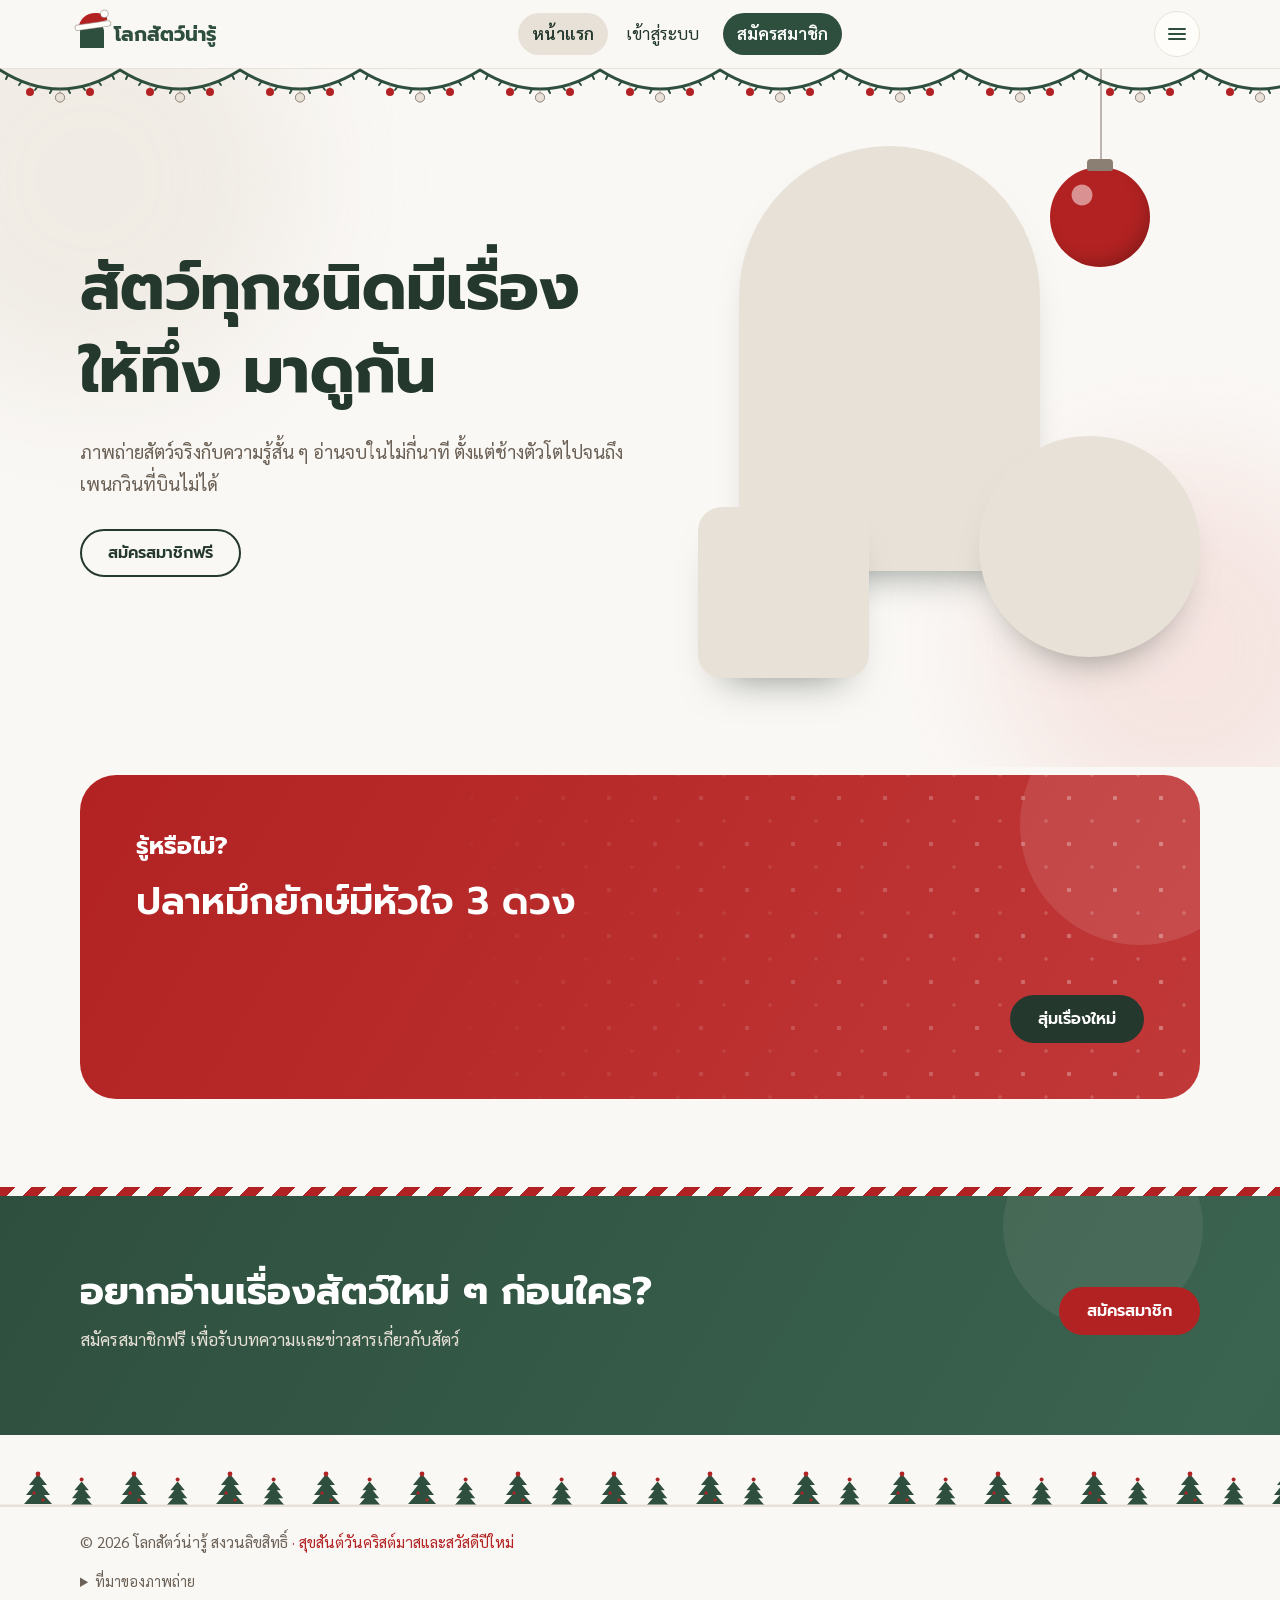
==== commit cfe1051c: "cristsmas" ====
--- a/index.html
+++ b/index.html
@@ -3,6 +3,7 @@
 <head>
   <meta charset="UTF-8">
   <meta name="viewport" content="width=device-width, initial-scale=1">
+  <meta name="theme-color" content="#FAF8F5">
   <title>โลกสัตว์น่ารู้ | เรียนรู้เรื่องสัตว์ต่าง ๆ</title>
   <meta name="description" content="เว็บความรู้เรื่องสัตว์ต่าง ๆ อ่านง่าย สนุก เหมาะกับทุกวัย">
   <link rel="preconnect" href="https://fonts.googleapis.com">
@@ -11,6 +12,8 @@
   <link rel="stylesheet" href="style.css">
   <link rel="stylesheet" href="motion.css">
   <link rel="stylesheet" href="sidebar.css">
+  <link rel="stylesheet" href="gutter.css">
+  <link rel="stylesheet" href="xmas.css">
 </head>
 <body>
   <a class="skip" href="#main">ข้ามไปเนื้อหา</a>
@@ -206,6 +209,8 @@
     });
   </script>
   <script src="animal-detail.js"></script>
+  <script src="xmas.js"></script>
+  <script src="gutter.js"></script>
   <script src="sidebar.js"></script>
   <script src="motion.js"></script>
 </body>
--- a/style.css
+++ b/style.css
@@ -1,21 +1,23 @@
 /* โลกสัตว์น่ารู้ — สไตล์ร่วมของทุกหน้า
    แนวคิด: หน้าต่างโค้ง (arch) เหมือนช่องส่องดูสัตว์ ใช้กับรูปถ่ายทุกใบ
-   สี: เขียวมอสเป็นพื้นฐาน เหลืองแดดเป็นจุดเน้นเดียว */
+   ธีม: คริสต์มาสนอร์ดิก (อบอุ่น มินิมอล) ครีม/ทราย + เขียวสน + แดงคริสต์มาสเป็นจุดเน้นเดียว
+   แก้สีทั้งเว็บได้ที่ตัวแปรใน :root ด้านล่าง (ชื่อ --sun เดิมตอนนี้คือสีแดงจุดเน้น) */
 
 :root {
-  --paper: #f5f8f3;
-  --white: #ffffff;
-  --ink: #16261d;
-  --muted: #4f6357;
-  --moss: #2d6a4f;
-  --moss-deep: #1f4d3a;
-  --leaf: #dcebdd;
-  --sun: #ffc94a;
-  --sun-deep: #f5b216;
-  --line: #dbe5db;
-  --field: #a9bbaf;
+  --paper: #FAF8F5;      /* พื้นหลังครีม */
+  --white: #FFFDFA;      /* การ์ด/ช่องกรอก (ขาวอมครีม) */
+  --ink: #24382d;        /* ตัวอักษรหลัก (เขียวเข้มเกือบดำ) */
+  --muted: #6B6156;      /* ตัวอักษรรอง (เข้มกว่า #8A7F72 เพื่อให้อ่านชัด) */
+  --taupe: #8A7F72;      /* เทาอบอุ่น ใช้กับเส้นขอบ/ไอคอน/ลายตกแต่ง */
+  --moss: #44705a;       /* เขียวสนอ่อน (hover) */
+  --moss-deep: #2F4F3E;  /* เขียวสนหลัก */
+  --leaf: #E8E1D7;       /* ทราย */
+  --sun: #B22222;        /* แดงคริสต์มาส (จุดเน้น) */
+  --sun-deep: #8E1A1A;   /* แดงเข้ม (hover) */
+  --line: #E8E1D7;
+  --field: #8A7F72;
   --error: #b42318;
-  --ok: #1f6f43;
+  --ok: #2F6B4A;
   --font-head: "Prompt", "Sarabun", system-ui, sans-serif;
   --font-body: "Sarabun", "Noto Sans Thai", system-ui, sans-serif;
 }
@@ -47,7 +49,7 @@
 /* ---------- ส่วนหัว ---------- */
 .site-header {
   position: sticky; top: 0; z-index: 10;
-  background: rgba(245, 248, 243, .94);
+  background: rgba(250, 248, 245, .94);
   backdrop-filter: blur(8px);
   border-bottom: 1px solid var(--line);
 }
@@ -83,7 +85,7 @@
   transition: background-color .15s, color .15s, border-color .15s;
 }
 .btn:disabled { opacity: .6; cursor: not-allowed; }
-.btn-sun { background: var(--sun); color: var(--ink); }
+.btn-sun { background: var(--sun); color: #fff; }
 .btn-sun:hover { background: var(--sun-deep); }
 .btn-line { border-color: var(--ink); color: var(--ink); background: transparent; }
 .btn-line:hover { background: var(--ink); color: #fff; }
@@ -145,7 +147,7 @@
 /* ---------- เรื่องน่ารู้ (ปุ่มสุ่ม) ---------- */
 .facts { padding: 8px 0 clamp(48px, 7vw, 88px); }
 .fact-panel {
-  background: var(--sun); border-radius: 36px;
+  background: var(--sun); color: #fff; border-radius: 36px;
   padding: clamp(28px, 5vw, 56px);
   display: grid; grid-template-columns: 1fr auto; gap: 28px; align-items: end;
 }
@@ -160,7 +162,7 @@
 .join { background: var(--moss-deep); color: #fff; padding: clamp(48px, 7vw, 80px) 0; }
 .join .wrap { display: flex; flex-wrap: wrap; align-items: center; justify-content: space-between; gap: 24px; }
 .join h2 { font-size: clamp(1.6rem, 3.4vw, 2.4rem); max-width: 18em; }
-.join p { margin-top: 8px; color: #d4e6da; }
+.join p { margin-top: 8px; color: #E8E1D7; }
 
 /* ---------- ท้ายหน้า ---------- */
 .site-footer { padding: 36px 0 48px; color: var(--muted); font-size: .95rem; }
@@ -205,7 +207,7 @@
   font-family: inherit; font-size: 1rem; color: var(--ink);
   background: var(--white); border: 1.5px solid var(--field); border-radius: 12px;
 }
-.field input:focus, .field select:focus { border-color: var(--moss); outline: 3px solid rgba(45, 106, 79, .25); outline-offset: 0; }
+.field input:focus, .field select:focus { border-color: var(--moss); outline: 3px solid rgba(47, 79, 62, .25); outline-offset: 0; }
 .field input[aria-invalid="true"] { border-color: var(--error); }
 .err { min-height: 1.4em; margin-top: 4px; color: var(--error); font-size: .95rem; }
 .hp { position: absolute; left: -9999px; height: 0; overflow: hidden; }
@@ -240,7 +242,7 @@
   font-family: inherit; font-size: 1rem; color: var(--ink);
   background: var(--white); border: 1.5px solid var(--field); border-radius: 999px;
 }
-.search input:focus { border-color: var(--moss); outline: 3px solid rgba(45, 106, 79, .25); outline-offset: 0; }
+.search input:focus { border-color: var(--moss); outline: 3px solid rgba(47, 79, 62, .25); outline-offset: 0; }
 .toolbar .chips { margin-top: 0; }
 .count { margin-top: 20px; color: var(--muted); }
 .animal-grid { margin-top: 24px; }
@@ -297,7 +299,7 @@
   border: 1.5px solid var(--field); border-radius: 14px; background: var(--white); cursor: pointer;
 }
 .q-option input { width: 20px; height: 20px; accent-color: var(--moss-deep); flex: none; }
-.q-option.correct label { border-color: var(--ok); background: #e7f4ec; }
+.q-option.correct label { border-color: var(--ok); background: #e9efe9; }
 .q-option.wrong label { border-color: var(--error); background: #fdeceb; }
 .q-feedback { margin-top: 16px; min-height: 1.8em; font-weight: 600; }
 .q-actions { display: flex; flex-wrap: wrap; gap: 12px; margin-top: 20px; }
--- a/motion.css
+++ b/motion.css
@@ -31,12 +31,12 @@
 /* ---------- ส่วนหัว ---------- */
 .site-header { transition: box-shadow .3s, background-color .3s; }
 .site-header .wrap { transition: min-height .3s var(--ease); }
-.site-header.scrolled { box-shadow: 0 10px 26px -14px rgba(22, 38, 29, .35); background: rgba(245, 248, 243, .98); }
+.site-header.scrolled { box-shadow: 0 10px 26px -14px rgba(22, 38, 29, .35); background: rgba(250, 248, 245, .98); }
 .site-header.scrolled .wrap { min-height: 58px; }
 .brand:hover .brand-mark { animation: wiggle .6s; }
 .nav a { transition: background-color .2s, color .2s, transform .25s var(--ease), box-shadow .25s; }
 .nav a:hover { transform: translateY(-2px); }
-.nav a.nav-cta:hover { box-shadow: 0 8px 18px -8px rgba(31, 77, 58, .7); }
+.nav a.nav-cta:hover { box-shadow: 0 8px 18px -8px rgba(47, 79, 62, .7); }
 
 /* ---------- ปุ่ม ---------- */
 .btn {
@@ -56,7 +56,7 @@
   background: rgba(255, 255, 255, .5); transform: scale(0);
   animation: ripple .6s ease-out forwards;
 }
-.btn-line .ripple { background: rgba(45, 106, 79, .25); }
+.btn-line .ripple { background: rgba(47, 79, 62, .25); }
 @keyframes ripple { to { transform: scale(2.6); opacity: 0; } }
 
 /* ---------- หน้าแรก: ส่วนเปิด ---------- */
@@ -65,8 +65,8 @@
   content: ""; position: absolute; border-radius: 50%; filter: blur(60px);
   opacity: .55; z-index: 0; pointer-events: none;
 }
-.hero::before { width: 420px; height: 420px; background: #cfe6d2; left: -120px; top: -100px; animation: drift 16s ease-in-out infinite alternate; }
-.hero::after { width: 360px; height: 360px; background: #ffe9a8; right: -80px; bottom: -60px; animation: drift 20s ease-in-out infinite alternate-reverse; }
+.hero::before { width: 420px; height: 420px; background: #E8E1D7; left: -120px; top: -100px; animation: drift 16s ease-in-out infinite alternate; }
+.hero::after { width: 360px; height: 360px; background: #f2d5d0; right: -80px; bottom: -60px; animation: drift 20s ease-in-out infinite alternate-reverse; }
 .hero .wrap { position: relative; z-index: 1; }
 
 .hero h1, .hero .lead, .hero-actions { animation: rise .8s var(--ease) both; }
@@ -75,7 +75,7 @@
 
 /* ภาพในส่วนเปิด: ลอยเบา ๆ และขยับตามเมาส์ (translate แยกจาก transform) */
 @keyframes float { 50% { transform: translateY(-12px); } }
-@keyframes sunPulse { 50% { transform: scale(1.1); box-shadow: 0 0 0 18px rgba(255, 201, 74, .25); } }
+@keyframes sunPulse { 50% { transform: scale(1.1); box-shadow: 0 0 0 18px rgba(178, 34, 34, .22); } }
 .art .p-main  { --depth: 10;  animation: reveal .8s ease-out both, float 7s ease-in-out 1s infinite; }
 .art .p-round { --depth: -18; animation: reveal .8s ease-out .15s both, float 6s ease-in-out 1.2s infinite reverse; }
 .art .p-small { --depth: 22;  animation: reveal .8s ease-out .3s both, float 8s ease-in-out 1.4s infinite; }
@@ -89,7 +89,7 @@
 /* ---------- การ์ดสัตว์ ---------- */
 .animal figure {
   position: relative;
-  background: linear-gradient(100deg, var(--leaf) 30%, #eef6ee 50%, var(--leaf) 70%);
+  background: linear-gradient(100deg, var(--leaf) 30%, #f3eee7 50%, var(--leaf) 70%);
   background-size: 200% 100%; animation: shimmer 1.6s linear infinite;
   transition: transform .25s ease-out, translate .5s var(--ease), box-shadow .5s var(--ease);
   will-change: transform;
@@ -113,17 +113,17 @@
 .chip[aria-pressed="true"] { animation: chipPop .4s var(--ease); }
 @keyframes chipPop { 40% { transform: scale(1.1); } }
 .search input { transition: border-color .2s, box-shadow .2s, max-width .4s var(--ease); }
-.search input:focus { max-width: 540px; box-shadow: 0 10px 22px -14px rgba(45, 106, 79, .6); }
+.search input:focus { max-width: 540px; box-shadow: 0 10px 22px -14px rgba(47, 79, 62, .6); }
 
 /* ---------- รู้หรือไม่ ---------- */
 .fact-panel {
   position: relative; overflow: hidden;
-  background: linear-gradient(120deg, #ffc94a, #ffdc82, #ffc94a); background-size: 200% 200%;
+  background: linear-gradient(120deg, #B22222, #c13838, #B22222); background-size: 200% 200%;
   animation: gradMove 10s ease-in-out infinite;
 }
 .fact-panel::before {
   content: ""; position: absolute; right: -60px; top: -70px; width: 240px; height: 240px;
-  border-radius: 50%; background: rgba(255, 255, 255, .3); pointer-events: none;
+  border-radius: 50%; background: rgba(255, 255, 255, .1); pointer-events: none;
   animation: drift 12s ease-in-out infinite alternate;
 }
 .fact-panel > * { position: relative; }
@@ -133,12 +133,12 @@
 /* ---------- ชวนสมัคร ---------- */
 .join {
   position: relative; overflow: hidden;
-  background: linear-gradient(120deg, var(--moss-deep), #2b6a50, var(--moss-deep)); background-size: 200% 100%;
+  background: linear-gradient(120deg, var(--moss-deep), #3a6350, var(--moss-deep)); background-size: 200% 100%;
   animation: gradMove 14s ease-in-out infinite;
 }
 .join::after {
   content: ""; position: absolute; right: 6%; top: -60px; width: 200px; height: 200px; border-radius: 50%;
-  background: rgba(255, 201, 74, .18); pointer-events: none; animation: drift 14s ease-in-out infinite alternate;
+  background: rgba(232, 225, 215, .08); pointer-events: none; animation: drift 14s ease-in-out infinite alternate;
 }
 .join .wrap { position: relative; z-index: 1; }
 
@@ -148,7 +148,7 @@
 .field label { transition: color .2s; }
 .field:focus-within label { color: var(--moss); }
 .field input, .field select { transition: border-color .2s, box-shadow .2s, transform .2s var(--ease); }
-.field input:focus, .field select:focus { transform: translateY(-1px); box-shadow: 0 10px 20px -14px rgba(45, 106, 79, .7); }
+.field input:focus, .field select:focus { transform: translateY(-1px); box-shadow: 0 10px 20px -14px rgba(47, 79, 62, .7); }
 .field input[aria-invalid="true"] { animation: shake .4s; }
 .banner.show { animation: rise .35s var(--ease); }
 .consent { cursor: pointer; }
@@ -173,7 +173,7 @@
 .daily { position: relative; overflow: hidden; }
 .daily::after {
   content: ""; position: absolute; right: -40px; bottom: -50px; width: 180px; height: 180px; border-radius: 50%;
-  background: rgba(255, 201, 74, .35); pointer-events: none;
+  background: rgba(178, 34, 34, .09); pointer-events: none;
 }
 .daily > * { position: relative; z-index: 1; }
 
@@ -193,7 +193,7 @@
 .q-option:has(input:checked) label { border-color: var(--moss-deep); background: var(--leaf); }
 .q-option.correct label { animation: correctPop .55s var(--ease); }
 .q-option.wrong label { animation: shake .45s; }
-@keyframes correctPop { 40% { transform: scale(1.04); box-shadow: 0 0 0 6px rgba(31, 111, 67, .2); } }
+@keyframes correctPop { 40% { transform: scale(1.04); box-shadow: 0 0 0 6px rgba(47, 79, 62, .2); } }
 .score { animation: badgePop .9s cubic-bezier(.34, 1.56, .64, 1) both; }
 
 /* ---------- confetti ---------- */
--- a/sidebar.css
+++ b/sidebar.css
@@ -34,16 +34,16 @@
   width: 44px; height: 44px; border: 0; border-radius: 50%; background: var(--leaf, #e3f0e0);
   font-size: 1.6rem; line-height: 1; color: inherit; cursor: pointer;
 }
-.sb-close:hover { background: var(--sun, #ffc94a); }
+.sb-close:hover { background: var(--sun, #B22222); color: #fff; }
 
 .sb-user {
   display: flex; align-items: center; gap: 14px; padding: 16px; border-radius: 22px; color: #fff;
-  background: linear-gradient(135deg, var(--moss-deep, #1f4d3a), #2f7458);
+  background: linear-gradient(135deg, var(--moss-deep, #1f4d3a), #3f6652);
 }
 .sb-user[hidden] { display: none; }
 .sb-ava {
   display: grid; place-items: center; flex: none; width: 48px; height: 56px; border-radius: 999px 999px 12px 12px;
-  background: var(--sun, #ffc94a); color: var(--ink, #16261d); font-family: var(--font-head, inherit); font-weight: 700; font-size: 1.3rem;
+  background: var(--sun, #B22222); color: #fff; font-family: var(--font-head, inherit); font-weight: 700; font-size: 1.3rem;
 }
 .sb-user p { margin: 0; min-width: 0; overflow-wrap: anywhere; }
 .sb-user .sb-name { font-weight: 600; }
@@ -58,11 +58,11 @@
   transition: background-color .2s, padding-left .25s var(--ease, ease);
 }
 .sb-links a:hover { background: var(--leaf, #e3f0e0); padding-left: 20px; }
-.sb-links a[aria-current="page"] { background: var(--sun, #ffc94a); }
+.sb-links a[aria-current="page"] { background: var(--sun, #B22222); color: #fff; }
 .sb-links svg { width: 22px; height: 22px; flex: none; color: var(--moss, #2d6a4f); }
-.sb-links a[aria-current="page"] svg { color: var(--ink, #16261d); }
+.sb-links a[aria-current="page"] svg { color: #fff; }
 
-.sb-fact { padding: 16px; border-radius: 22px; background: linear-gradient(135deg, #fff4cf, #ffe9a8); }
+.sb-fact { padding: 16px; border-radius: 22px; background: linear-gradient(135deg, #f6f0e6, #E8E1D7); }
 .sb-fact h2 { margin: 0 0 6px; font-family: var(--font-head, inherit); font-size: 1rem; color: var(--moss-deep, #1f4d3a); }
 .sb-fact p { margin: 0 0 10px; line-height: 1.7; }
 .sb-fact button {
--- a/gutter.css
+++ b/gutter.css
@@ -0,0 +1,100 @@
+/* โลกสัตว์น่ารู้ — ตกแต่งพื้นที่ว่างซ้าย/ขวาของหน้าจอกว้าง (ใช้คู่กับ gutter.js)
+   แสดงเฉพาะจอกว้าง: ลายเท้าสัตว์เดินด้านซ้าย ใบไม้ปลิวด้านขวา จุดนำทางส่วนต่าง ๆ แถบความคืบหน้า และปุ่มกลับขึ้นบน */
+
+.g-deco, .g-dots, .g-scroll { display: none; --content: 1120px; }
+body.g-narrow .g-deco, body.g-narrow .g-dots, body.g-narrow .g-scroll { --content: 720px; }
+
+@media (min-width: 1400px) { .g-on { display: block; } .g-scroll.g-on { display: flex; } }
+@media (min-width: 1000px) { body.g-narrow .g-on { display: block; } body.g-narrow .g-scroll.g-on { display: flex; } }
+
+/* ---------- ชั้นตกแต่ง (คลิกทะลุได้) ---------- */
+.g-deco { position: fixed; inset: 0; z-index: 5; pointer-events: none; overflow: hidden; }
+.g-l, .g-r { position: absolute; top: 0; bottom: 0; width: 110px; }
+.g-l { right: calc(50% + var(--content) / 2 + 24px); }
+.g-r { left: calc(50% + var(--content) / 2 + 24px); }
+
+/* ซ้าย: ลูกบอลคริสต์มาสห้อยลงมาจากแถบหัว แกว่งเบา ๆ */
+.orn { position: absolute; top: 0; width: 0; height: var(--len, 30vh); transform-origin: 50% 0;
+  animation: ornSwing var(--sw, 6s) ease-in-out infinite alternate; animation-delay: var(--d, 0s); }
+.orn::before { content: ""; position: absolute; left: -.75px; top: 0; bottom: 0; width: 1.5px; background: var(--taupe, #8A7F72); opacity: .55; }
+.bau { position: absolute; left: 0; top: 100%; width: var(--bs, 30px); height: var(--bs, 30px); margin: -2px 0 0 calc(var(--bs, 30px) / -2);
+  border-radius: 50%; background: radial-gradient(circle at 32% 28%, rgba(255, 255, 255, .55) 0 11%, transparent 12%), var(--c, #B22222);
+  box-shadow: inset -4px -5px 8px -4px rgba(0, 0, 0, .22), 0 10px 14px -10px rgba(36, 56, 45, .55); }
+.bau::before { content: ""; position: absolute; left: 50%; top: -6px; width: 10px; height: 7px; margin-left: -5px;
+  border-radius: 3px 3px 1px 1px; background: var(--taupe, #8A7F72); }
+.bau.sm { top: var(--at, 38%); width: 14px; height: 14px; margin: 0 0 0 -7px; }
+.bau.sm::before { top: -4px; width: 6px; height: 5px; margin-left: -3px; }
+@keyframes ornSwing { from { transform: rotate(-3.5deg); } to { transform: rotate(3.5deg); } }
+
+/* ขวา: เกล็ดหิมะ กิ่งสน และเบอร์รีแดงปลิวลงช้า ๆ */
+.leaf { position: absolute; top: 0; width: var(--s, 30px); height: var(--s, 30px); opacity: 0; color: var(--c, #2F4F3E);
+  animation: leafFall var(--t, 28s) linear infinite; animation-delay: var(--d, 0s); }
+.leaf svg { display: block; width: 100%; height: 100%; fill: currentColor; }
+@keyframes leafFall {
+  0%   { opacity: 0;   transform: translate(0, -12vh) rotate(0deg); }
+  6%   { opacity: .5; }
+  25%  { transform: translate(22px, 22vh) rotate(40deg); }
+  50%  { transform: translate(-16px, 50vh) rotate(-20deg); }
+  75%  { transform: translate(20px, 78vh) rotate(30deg); }
+  94%  { opacity: .5; }
+  100% { opacity: 0;   transform: translate(0, 112vh) rotate(60deg); }
+}
+
+/* ---------- จุดนำทางส่วนต่าง ๆ (ซ้าย) ---------- */
+.g-dots {
+  position: fixed; z-index: 6; top: 50%; transform: translateY(-50%);
+  right: calc(50% + var(--content) / 2 + 28px);
+}
+.g-dots ul { list-style: none; margin: 0; padding: 0; display: flex; flex-direction: column; gap: 6px; align-items: flex-end; }
+.g-dots li[hidden] { display: none; }
+.g-dots a {
+  position: relative; display: flex; align-items: center; justify-content: flex-end; width: 28px; height: 28px; text-decoration: none;
+}
+.g-dots a::before {
+  content: ""; width: 12px; height: 12px; border-radius: 50%; box-sizing: border-box;
+  background: var(--white, #fff); border: 2px solid var(--moss, #2d6a4f);
+  transition: transform .25s var(--ease, ease), background-color .2s, border-color .2s;
+}
+.g-dots a:hover::before { transform: scale(1.35); background: var(--leaf, #dcebdd); }
+.g-dots a[aria-current="true"]::before { transform: scale(1.5); background: var(--sun, #ffc94a); border-color: var(--moss-deep, #1f4d3a); }
+.g-dots a:focus-visible { outline: 3px solid var(--moss, #2d6a4f); outline-offset: 2px; border-radius: 50%; }
+.g-dots a span {
+  position: absolute; right: 100%; top: 50%; transform: translate(6px, -50%); margin-right: 4px;
+  width: max-content; max-width: 96px; padding: 4px 10px; border-radius: 12px;
+  background: var(--moss-deep, #1f4d3a); color: #fff; font-size: .8rem; line-height: 1.4; text-align: right;
+  opacity: 0; visibility: hidden; pointer-events: none; transition: opacity .2s, transform .25s var(--ease, ease), visibility .2s;
+}
+.g-dots a:hover span, .g-dots a:focus-visible span { opacity: 1; visibility: visible; transform: translate(0, -50%); }
+
+/* ---------- แถบความคืบหน้า + ปุ่มกลับขึ้นบน (ขวา) ---------- */
+.g-scroll {
+  position: fixed; z-index: 6; top: 50%; transform: translateY(-50%);
+  left: calc(50% + var(--content) / 2 + 28px);
+  flex-direction: column; align-items: center; gap: 14px;
+}
+.g-track { position: relative; width: 6px; height: 38vh; border-radius: 999px; background: var(--line, #dbe5db); }
+.g-fill { position: absolute; inset: 0; border-radius: inherit; transform-origin: 50% 0; transform: scaleY(0);
+  background: linear-gradient(180deg, var(--moss, #2d6a4f), var(--sun, #ffc94a)); }
+.g-pin {
+  position: absolute; left: 50%; top: 0; width: 18px; height: 18px; margin: -9px 0 0 -9px; border-radius: 50%;
+  background: var(--sun, #ffc94a); border: 3px solid var(--moss-deep, #1f4d3a); box-sizing: border-box;
+  box-shadow: 0 6px 12px -6px rgba(22, 38, 29, .6);
+}
+.g-top {
+  display: grid; place-items: center; width: 46px; height: 46px; padding: 0; border: 1.5px solid var(--line, #dbe5db);
+  border-radius: 50%; background: var(--white, #fff); color: var(--moss-deep, #1f4d3a); cursor: pointer;
+  box-shadow: 0 12px 20px -14px rgba(22, 38, 29, .6);
+  opacity: 0; visibility: hidden; transform: translateY(8px);
+  transition: opacity .25s, transform .3s var(--ease, ease), visibility .25s, background-color .2s, border-color .2s;
+}
+.g-top.show { opacity: 1; visibility: visible; transform: none; }
+.g-top:hover { background: var(--sun, #B22222); border-color: var(--sun, #B22222); color: #fff; }
+.g-top:focus-visible { outline: 3px solid var(--moss, #2d6a4f); outline-offset: 2px; }
+.g-top svg { width: 22px; height: 22px; }
+
+/* ผู้ใช้ที่ปิดการเคลื่อนไหว: แสดงลายนิ่ง ๆ ไม่ขยับ */
+@media (prefers-reduced-motion: reduce) {
+  .orn { animation: none !important; }
+  .leaf { animation: none !important; opacity: .4; transform: translateY(calc(var(--y, 30) * 1vh)) rotate(25deg); }
+}
+@media print { .g-deco, .g-dots, .g-scroll { display: none !important; } }
--- a/xmas.css
+++ b/xmas.css
@@ -0,0 +1,92 @@
+/* โลกสัตว์น่ารู้ — ของตกแต่งธีมคริสต์มาสนอร์ดิก (โหลดเป็นไฟล์สุดท้าย)
+   พาเลตต์: ครีม #FAF8F5 · ทราย #E8E1D7 · แดง #B22222 · เขียวสน #2F4F3E · เทาอบอุ่น #8A7F72
+   อยากปิดของตกแต่งทั้งหมด: ลบลิงก์ xmas.css และ xmas.js ออกจากหน้า HTML (สีธีมยังอยู่ใน style.css) */
+
+/* ---------- พวงมาลัยห้อยใต้แถบหัว ---------- */
+.site-header::after {
+  content: ""; position: absolute; left: 0; right: 0; top: 100%; height: 36px; pointer-events: none;
+  background: url("data:image/svg+xml,%3Csvg xmlns='http://www.w3.org/2000/svg' width='120' height='36' viewBox='0 0 120 36'%3E%3Cpath d='M0 2Q60 40 120 2' fill='none' stroke='%232F4F3E' stroke-width='3' stroke-linecap='round'/%3E%3Cg stroke='%232F4F3E' stroke-width='2' stroke-linecap='round'%3E%3Cpath d='M8 7l-2 4M22 13l-3 4M38 18l-3 4M52 21l-2 4M68 21l2 4M82 18l3 4M98 13l3 4M112 7l2 4'/%3E%3C/g%3E%3Cg stroke='%238A7F72' stroke-width='1' opacity='.7'%3E%3Cpath d='M30 16v4M90 16v4M60 21v4'/%3E%3C/g%3E%3Ccircle cx='30' cy='24' r='4' fill='%23B22222'/%3E%3Ccircle cx='90' cy='24' r='4' fill='%23B22222'/%3E%3Ccircle cx='60' cy='29.5' r='4.6' fill='%23E8E1D7' stroke='%238A7F72' stroke-width='1'/%3E%3C/svg%3E") repeat-x 0 0 / 120px 36px;
+}
+
+/* ---------- หมวกซานต้าบนโลโก้ ---------- */
+.brand-mark { position: relative; background: var(--moss-deep); }
+.brand-mark::before {
+  content: ""; position: absolute; left: -7px; top: -11px; width: 38px; height: 20px; transform: rotate(-8deg);
+  background: url("data:image/svg+xml,%3Csvg xmlns='http://www.w3.org/2000/svg' viewBox='0 0 38 20'%3E%3Cpath d='M4 17C8 5 19 1 31 7c2 1 3 3 3 6z' fill='%23B22222'/%3E%3Crect x='1' y='14' width='36' height='5.5' rx='2.7' fill='%23FFFDFA' stroke='%238A7F72' stroke-opacity='.55'/%3E%3Ccircle cx='32' cy='6.5' r='3.8' fill='%23FFFDFA' stroke='%238A7F72' stroke-opacity='.55'/%3E%3C/svg%3E") center / contain no-repeat;
+}
+
+/* ---------- ตัวอักษรบนพื้นแดง ---------- */
+dialog.ad .ad-kind { color: #fff; }
+.fact-panel .btn-ink:hover { background: #fff; color: var(--sun); }
+
+/* ---------- หัวข้อส่วน: จุดสามสีแบบนอร์ดิก ---------- */
+.section-head h2::after, .page-title::after {
+  content: ""; display: block; width: 62px; height: 9px; margin-top: 14px;
+  background:
+    radial-gradient(circle at 5px 4.5px, #B22222 4px, transparent 4.5px),
+    radial-gradient(circle at 31px 4.5px, #2F4F3E 4px, transparent 4.5px),
+    radial-gradient(circle at 57px 4.5px, #8A7F72 4px, transparent 4.5px);
+}
+.perks li::before { box-shadow: 0 0 0 4px rgba(178, 34, 34, .14); }
+
+/* ---------- ลูกบอลคริสต์มาสแทนวงกลมสีแดงในหน้าแรก ---------- */
+.art .sun {
+  background: radial-gradient(circle at 32% 28%, rgba(255, 255, 255, .5) 0 10%, transparent 11%), var(--sun);
+  box-shadow: inset -8px -10px 18px -8px rgba(0, 0, 0, .25);
+}
+.art .sun::before { content: ""; position: absolute; left: 50%; top: -8%; width: 26%; height: 12%; margin-left: -13%; border-radius: 4px 4px 2px 2px; background: var(--taupe); }
+.art .sun::after { content: ""; position: absolute; left: 50%; bottom: calc(100% + 6px); width: 1.5px; height: 140px; background: var(--taupe); opacity: .55; }
+
+/* ---------- หมวกหิมะบนกรอบภาพโค้ง ---------- */
+.animal figure::after, .reg-side figure::after {
+  content: ""; position: absolute; left: 0; right: 0; top: 0; height: 30px; pointer-events: none; z-index: 2;
+  background:
+    radial-gradient(circle at 12% 9px, #fff 11px, transparent 12px),
+    radial-gradient(circle at 36% 7px, #fff 9px, transparent 10px),
+    radial-gradient(circle at 62% 11px, #fff 12px, transparent 13px),
+    radial-gradient(circle at 88% 8px, #fff 9px, transparent 10px),
+    linear-gradient(#fff, #fff) top / 100% 9px no-repeat;
+  opacity: .96;
+}
+.reg-side figure { position: relative; }
+
+/* ---------- แผง "รู้หรือไม่" สีแดงมีหิมะ ---------- */
+.fact-panel::after {
+  content: ""; position: absolute; inset: 0; z-index: 0; pointer-events: none;
+  background:
+    radial-gradient(circle, rgba(255, 255, 255, .34) 2px, transparent 2.6px) 0 0 / 46px 46px,
+    radial-gradient(circle, rgba(255, 255, 255, .2) 1.5px, transparent 2px) 23px 23px / 46px 46px;
+  -webkit-mask-image: linear-gradient(90deg, transparent 30%, #000); mask-image: linear-gradient(90deg, transparent 30%, #000);
+}
+.fact-panel > * { z-index: 1; }
+
+/* ---------- แถบริบบิ้นลายทางบนส่วนชวนสมัคร ---------- */
+.join::before {
+  content: ""; position: absolute; left: 0; right: 0; top: 0; height: 9px; z-index: 1;
+  background: repeating-linear-gradient(135deg, #B22222 0 11px, #FAF8F5 11px 22px);
+}
+.daily { border-color: var(--line); }
+
+/* ---------- ท้ายหน้า: แถวต้นสน ---------- */
+.site-footer::before {
+  content: ""; display: block; height: 36px; margin-bottom: 22px;
+  background: url("data:image/svg+xml,%3Csvg xmlns='http://www.w3.org/2000/svg' width='96' height='36' viewBox='0 0 96 36'%3E%3Cg fill='%232F4F3E'%3E%3Cpath d='M22 3L31 14H26L34 24H28L36 33H8L16 24H10L18 14H13Z'/%3E%3Cpath transform='translate(48 8) scale(.8)' d='M22 3L31 14H26L34 24H28L36 33H8L16 24H10L18 14H13Z'/%3E%3C/g%3E%3Cg fill='%23B22222'%3E%3Ccircle cx='22' cy='3' r='2.4'/%3E%3Ccircle cx='65.6' cy='8.4' r='2'/%3E%3Ccircle cx='18' cy='22' r='1.6'/%3E%3Ccircle cx='27' cy='29' r='1.6'/%3E%3C/g%3E%3Crect y='33.5' width='96' height='2.5' fill='%23E8E1D7'/%3E%3C/svg%3E") repeat-x bottom / 96px 36px;
+}
+.site-footer .copy::after { content: " · สุขสันต์วันคริสต์มาสและสวัสดีปีใหม่"; color: var(--sun); }
+
+/* ---------- หิมะตกอยู่หลังเนื้อหา ---------- */
+.xs-snow { position: fixed; inset: 0; z-index: -1; pointer-events: none; overflow: hidden; }
+.xs-snow i {
+  position: absolute; top: -12px; left: var(--x); width: var(--s); height: var(--s); border-radius: 50%; opacity: var(--o);
+  background: #E8E1D7; box-shadow: 0 0 0 1px rgba(138, 127, 114, .25);
+  animation: xsFall var(--t) linear infinite; animation-delay: var(--d);
+}
+.xs-snow i.red { background: #B22222; box-shadow: none; }
+@keyframes xsFall { to { transform: translate3d(var(--dx), 108vh, 0); } }
+
+@media (max-width: 560px) {
+  .site-header::after { background-size: 90px 27px; height: 27px; }
+  .art .sun::after { height: 70px; }
+}
+@media (prefers-reduced-motion: reduce) { .xs-snow { display: none; } }
+@media print { .site-header::after, .xs-snow, .site-footer::before { display: none !important; } }
